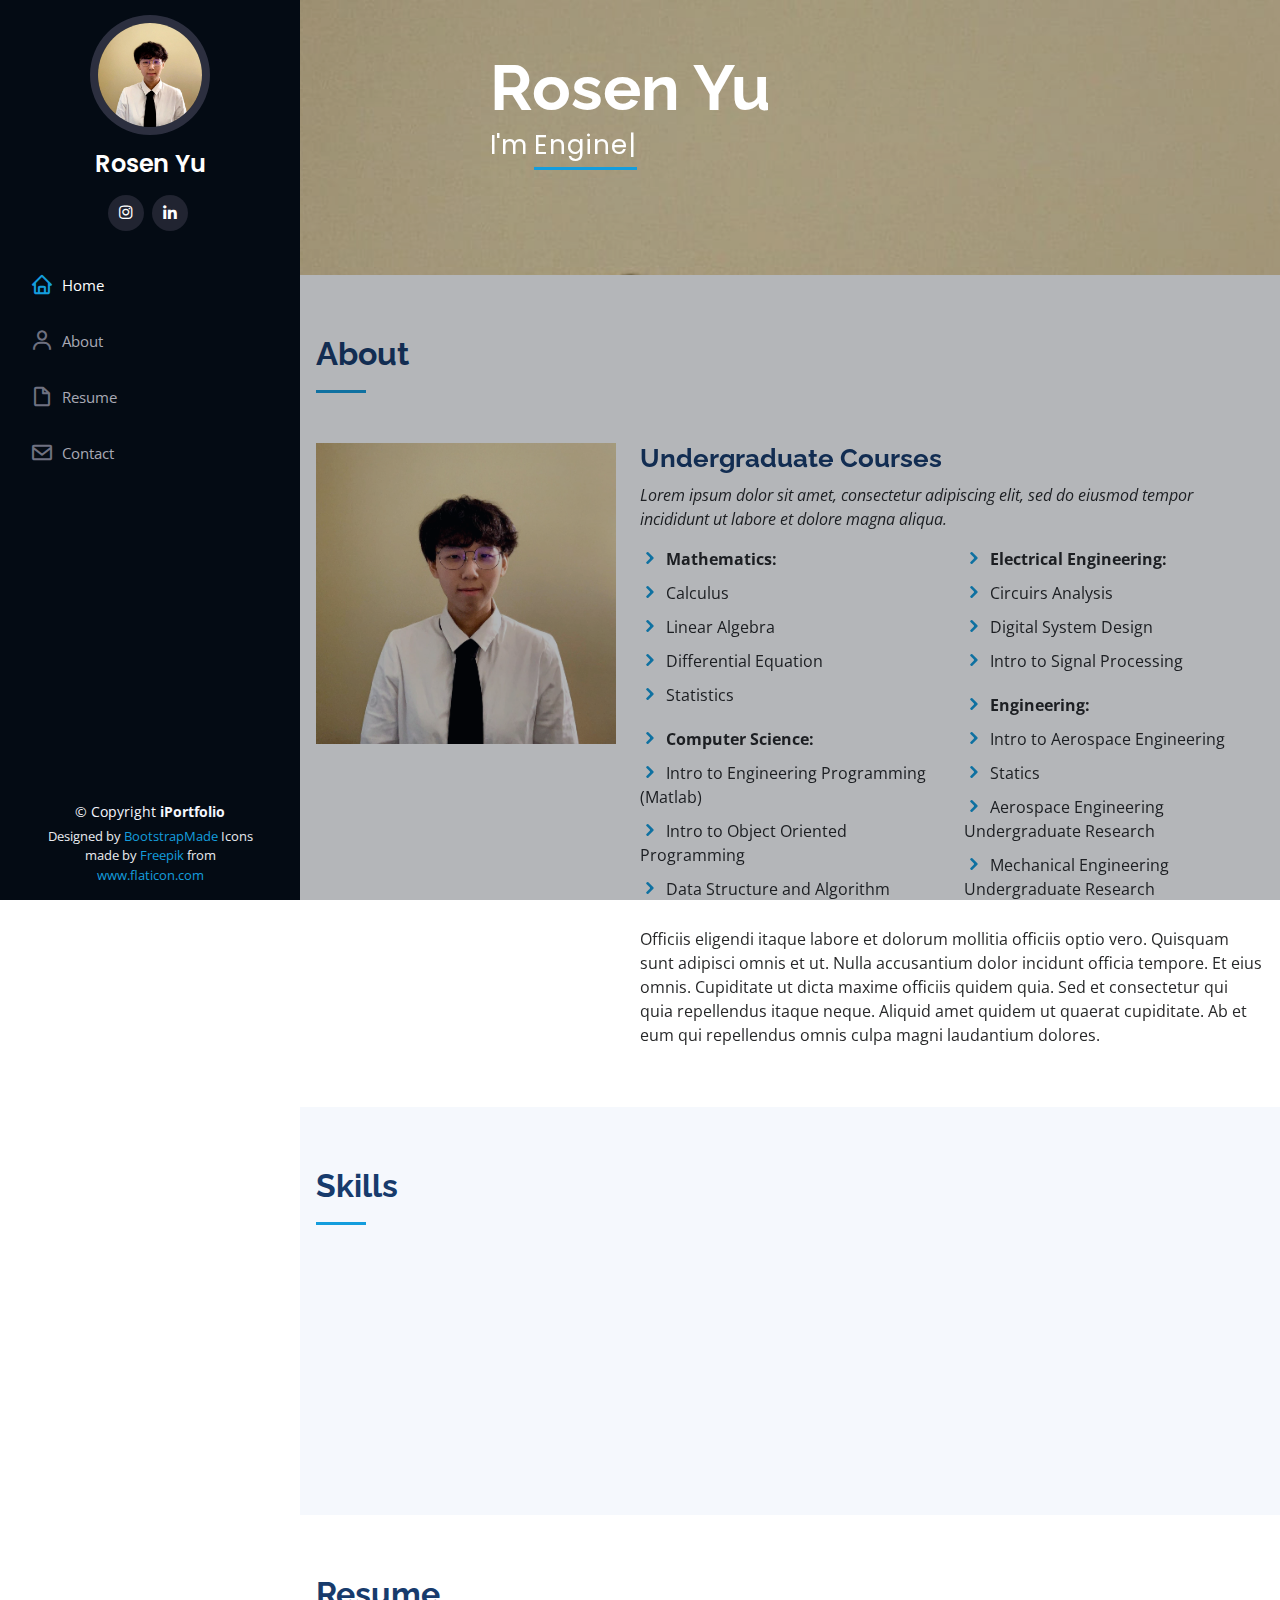
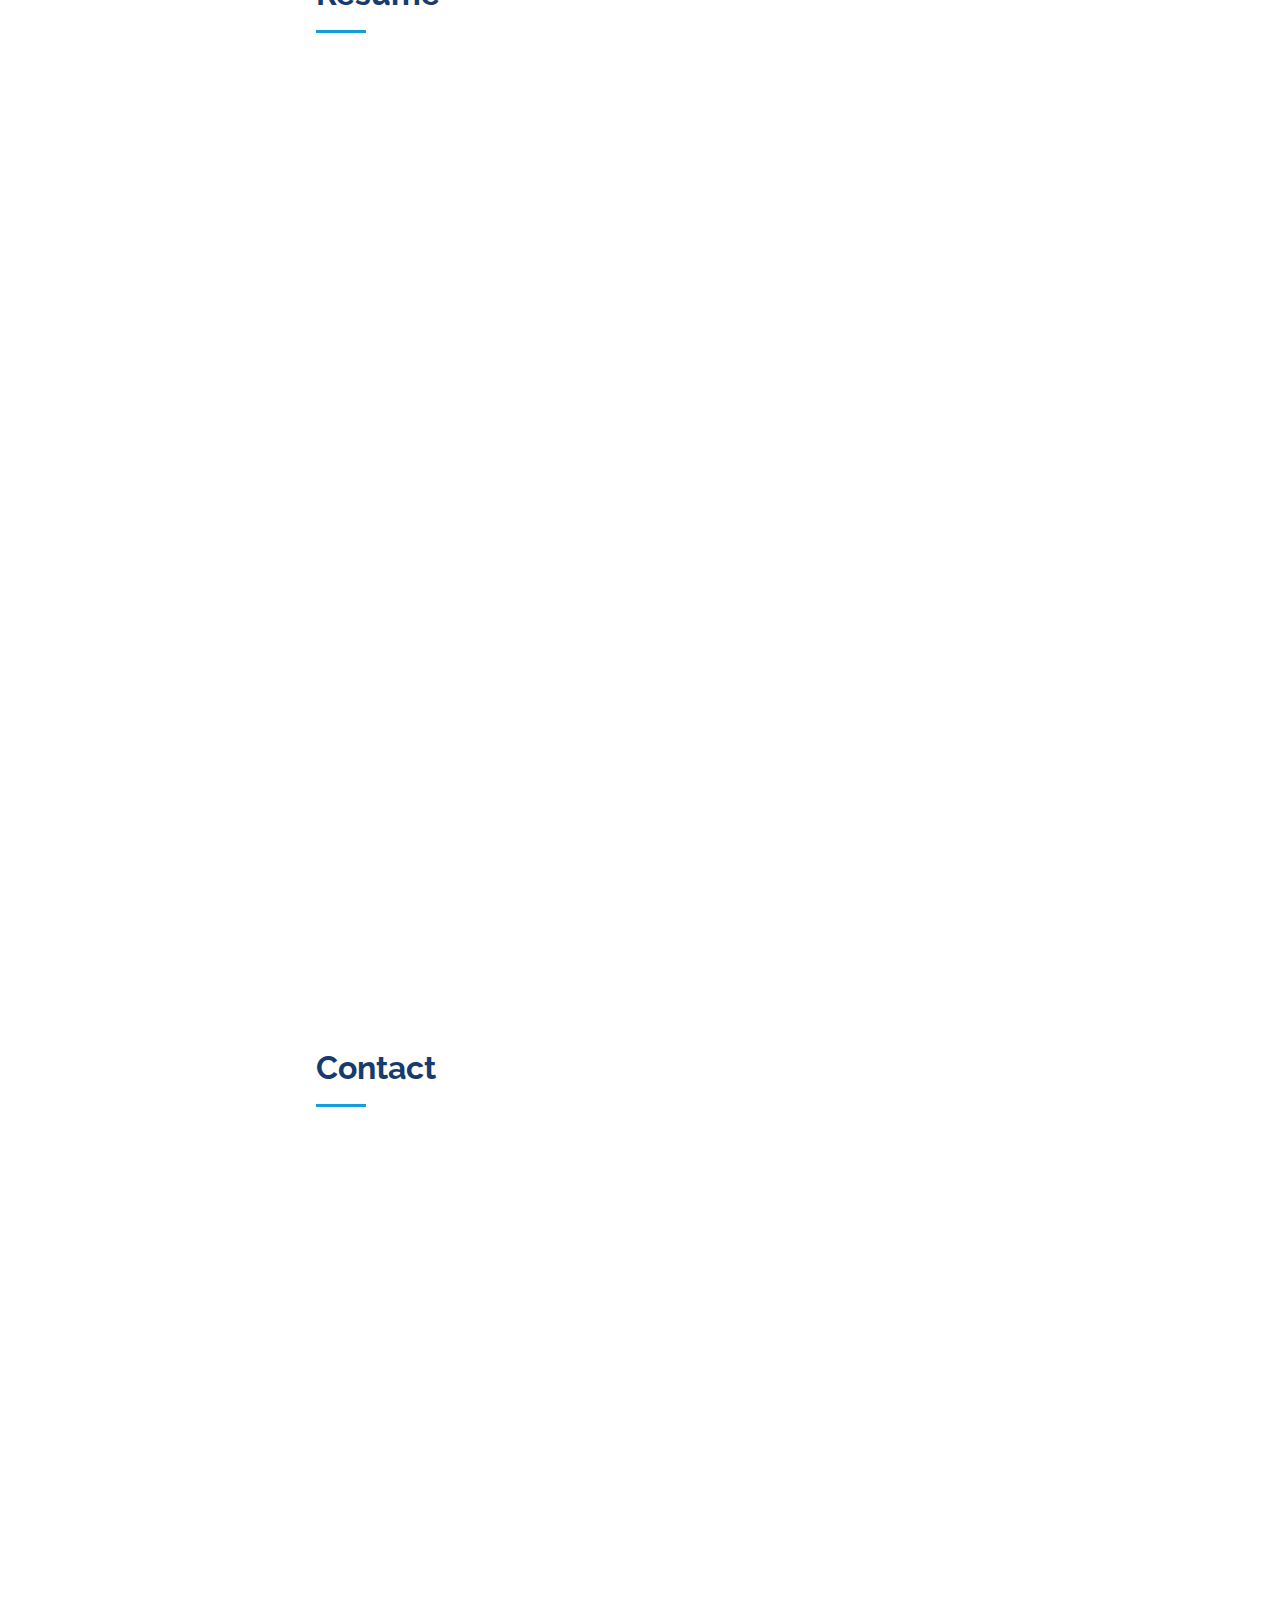
==== index.html @ 70548c85 "Update index.html" ====
<!DOCTYPE html>
<html lang="en">

<head>
  <meta charset="utf-8">
  <meta content="width=device-width, initial-scale=1.0" name="viewport">

  <title>iPortfolio Bootstrap Template - Index</title>
  <meta content="" name="description">
  <meta content="" name="keywords">

  <!-- Favicons -->
  <link href="city.png" rel="icon">
  <link href="city.png" rel="apple-touch-icon">

  <!-- Google Fonts -->
  <link href="https://fonts.googleapis.com/css?family=Open+Sans:300,300i,400,400i,600,600i,700,700i|Raleway:300,300i,400,400i,500,500i,600,600i,700,700i|Poppins:300,300i,400,400i,500,500i,600,600i,700,700i" rel="stylesheet">

  <!-- Vendor CSS Files -->
  <link href="assets/vendor/bootstrap/css/bootstrap.min.css" rel="stylesheet">
  <link href="assets/vendor/icofont/icofont.min.css" rel="stylesheet">
  <link href="assets/vendor/boxicons/css/boxicons.min.css" rel="stylesheet">
  <link href="assets/vendor/venobox/venobox.css" rel="stylesheet">
  <link href="assets/vendor/owl.carousel/assets/owl.carousel.min.css" rel="stylesheet">
  <link href="assets/vendor/aos/aos.css" rel="stylesheet">

  <!-- Template Main CSS File -->
  <link href="assets/css/style.css" rel="stylesheet">

  <!-- =======================================================
  * Template Name: iPortfolio - v2.0.0
  * Template URL: https://bootstrapmade.com/iportfolio-bootstrap-portfolio-websites-template/
  * Author: BootstrapMade.com
  * License: https://bootstrapmade.com/license/
  ======================================================== -->
</head>

<body>

  <!-- ======= Mobile nav toggle button ======= -->
  <button type="button" class="mobile-nav-toggle d-xl-none"><i class="icofont-navigation-menu"></i></button>

  <!-- ======= Header ======= -->
  <header id="header">
    <div class="d-flex flex-column">

      <div class="profile">
        <img src="Profolio pic.jpg" alt="" class="img-fluid rounded-circle">
        <h1 class="text-light"><a href="index.html">Rosen Yu</a></h1>
        <div class="social-links mt-3 text-center">
          <!--<a href="#" class="twitter"><i class="bx bxl-twitter"></i></a>-->
          <!--<a href="#" class="GitHub"><i class="bx bxl-facebook"></i></a>-->
          <a href="https://www.instagram.com/matlabisthebest/" class="instagram"><i class="bx bxl-instagram"></i></a>
          <!--<a href="#" class="google-plus"><i class="bx bxl-skype"></i></a>-->
          <a href="https://www.linkedin.com/in/ting-ying-yu-205926191/" class="linkedin"><i class="bx bxl-linkedin"></i></a>
        </div>
      </div>

      <nav class="nav-menu">
        <ul>
          <li class="active"><a href="index.html"><i class="bx bx-home"></i> <span>Home</span></a></li>
          <li><a href="#about"><i class="bx bx-user"></i> <span> About</span></a></li>
          <li><a href="#resume"><i class="bx bx-file-blank"></i> <span> Resume</span></a></li>
         <!--  <li><a href="#portfolio"><i class="bx bx-book-content"></i> Portfolio</a></li>
          <li><a href="#services"><i class="bx bx-server"></i> Services</a></li> -->
          <li><a href="#contact"><i class="bx bx-envelope"></i> Contact</a></li>

        </ul>
      </nav><!-- .nav-menu -->
      <button type="button" class="mobile-nav-toggle d-xl-none"><i class="icofont-navigation-menu"></i></button>

    </div>
  </header><!-- End Header -->

  <!-- ======= Hero Section ======= -->
  <section id="hero" class="d-flex flex-column justify-content-center align-items-center">
    <div class="hero-container" data-aos="fade-in">
      <h1>Rosen Yu</h1>
      <p>I'm <span class="typed" data-typed-items="Engineer, Programmer, Photographer"></span></p>
    </div>
  </section><!-- End Hero -->

  <main id="main">
    
    
    <!-- ======= About Section ======= -->
    <section id="about" class="about">
      <div class="container">

        <div class="section-title">
          <h2>About</h2>
          <!-- <p>Magnam dolores commodi suscipit. Necessitatibus eius consequatur ex aliquid fuga eum quidem. Sit sint consectetur velit. Quisquam quos quisquam cupiditate. Et nemo qui impedit suscipit alias ea. Quia fugiat sit in iste officiis commodi quidem hic quas.</p> -->
        </div>

        <div class="row">
          <div class="col-lg-4" data-aos="fade-right">
            <img src="Profolio pic.jpg" class="img-fluid" alt="">
          </div>
          <div class="col-lg-8 pt-4 pt-lg-0 content" data-aos="fade-left">
            <h3>Undergraduate Courses <!--&amp; Web Developer.--></h3>
            <p class="font-italic">
              Lorem ipsum dolor sit amet, consectetur adipiscing elit, sed do eiusmod tempor incididunt ut labore et dolore
              magna aliqua.
            </p>
            <div class="row">
              <div class="col-lg-6">
                <ul>
                  <li><i class="icofont-rounded-right"></i> <strong>Mathematics:</strong> </li>
                  <li><i class="icofont-rounded-right"></i> <strong>            </strong> Calculus</li>
                  <li><i class="icofont-rounded-right"></i> <strong>            </strong> Linear Algebra</li>
                  <li><i class="icofont-rounded-right"></i> <strong>            </strong> Differential Equation</li>
                  <li><i class="icofont-rounded-right"></i> <strong></strong> Statistics</li>
                  <li></li>
                  <li><i class="icofont-rounded-right"></i> <strong>Computer Science:</strong> </li>
                  <li><i class="icofont-rounded-right"></i> <strong></strong> Intro to Engineering Programming (Matlab)</li>
                  <li><i class="icofont-rounded-right"></i> <strong></strong> Intro to Object Oriented Programming</li>
                  <li><i class="icofont-rounded-right"></i> <strong></strong> Data Structure and Algorithm</li>
                </ul>
              </div>
              <div class="col-lg-6">
                <ul>
                  <li><i class="icofont-rounded-right"></i> <strong>Electrical Engineering:</strong> </li>
                  <li><i class="icofont-rounded-right"></i> <strong></strong> Circuirs Analysis</li>
                  <li><i class="icofont-rounded-right"></i> <strong></strong> Digital System Design</li>
                  <li><i class="icofont-rounded-right"></i> <strong></strong> Intro to Signal Processing</li>
                  <li></li>
                  <li><i class="icofont-rounded-right"></i> <strong>Engineering: </strong></li>
                  <li><i class="icofont-rounded-right"></i> <strong></strong> Intro to Aerospace Engineering</li>
                  <li><i class="icofont-rounded-right"></i> <strong></strong> Statics</li>
                  <li><i class="icofont-rounded-right"></i> <strong></strong> Aerospace Engineering Undergraduate Research</li>
                  <li><i class="icofont-rounded-right"></i> <strong></strong> Mechanical Engineering Undergraduate Research</li>
                </ul>
              </div>
            </div>
            <p>
              Officiis eligendi itaque labore et dolorum mollitia officiis optio vero. Quisquam sunt adipisci omnis et ut. Nulla accusantium dolor incidunt officia tempore. Et eius omnis.
              Cupiditate ut dicta maxime officiis quidem quia. Sed et consectetur qui quia repellendus itaque neque. Aliquid amet quidem ut quaerat cupiditate. Ab et eum qui repellendus omnis culpa magni laudantium dolores.
            </p>
          </div>
        </div>

      </div>
    </section><!-- End About Section -->

    <!-- ======= Facts Section ======= -->
    <!-- <section id="facts" class="facts">
      <div class="container">

        <div class="section-title">
          <h2>Facts</h2>
          <p>Magnam dolores commodi suscipit. Necessitatibus eius consequatur ex aliquid fuga eum quidem. Sit sint consectetur velit. Quisquam quos quisquam cupiditate. Et nemo qui impedit suscipit alias ea. Quia fugiat sit in iste officiis commodi quidem hic quas.</p>
        </div>

        <div class="row no-gutters">

          <div class="col-lg-3 col-md-6 d-md-flex align-items-md-stretch" data-aos="fade-up">
            <div class="count-box">
              <i class="icofont-simple-smile"></i>
              <span data-toggle="counter-up">232</span>
              <p><strong>Happy Clients</strong> consequuntur quae</p>
            </div>
          </div>

          <div class="col-lg-3 col-md-6 d-md-flex align-items-md-stretch" data-aos="fade-up" data-aos-delay="100">
            <div class="count-box">
              <i class="icofont-document-folder"></i>
              <span data-toggle="counter-up">521</span>
              <p><strong>Projects</strong> adipisci atque cum quia aut</p>
            </div>
          </div>

          <div class="col-lg-3 col-md-6 d-md-flex align-items-md-stretch" data-aos="fade-up" data-aos-delay="200">
            <div class="count-box">
              <i class="icofont-live-support"></i>
              <span data-toggle="counter-up">1,463</span>
              <p><strong>Hours Of Support</strong> aut commodi quaerat</p>
            </div>
          </div>

          <div class="col-lg-3 col-md-6 d-md-flex align-items-md-stretch" data-aos="fade-up" data-aos-delay="300">
            <div class="count-box">
              <i class="icofont-users-alt-5"></i>
              <span data-toggle="counter-up">15</span>
              <p><strong>Hard Workers</strong> rerum asperiores dolor</p>
            </div>
          </div>

        </div>

      </div>
    </section>  End Facts Section -->

    <!-- ======= Skills Section ======= -->
    <section id="skills" class="skills section-bg">
      <div class="container">

        <div class="section-title">
          <h2>Skills</h2>
          <!-- <p>Magnam dolores commodi suscipit. Necessitatibus eius consequatur ex aliquid fuga eum quidem. Sit sint consectetur velit. Quisquam quos quisquam cupiditate. Et nemo qui impedit suscipit alias ea. Quia fugiat sit in iste officiis commodi quidem hic quas.</p> -->
        </div>

        <div class="row skills-content">

          <div class="col-lg-6" data-aos="fade-up">

            <div class="progress">
              <span class="skill">Matlab <i class="val">100%</i></span>
              <div class="progress-bar-wrap">
                <div class="progress-bar" role="progressbar" aria-valuenow="100" aria-valuemin="0" aria-valuemax="100"></div>
              </div>
            </div>

            <div class="progress">
              <span class="skill">Java <i class="val">90%</i></span>
              <div class="progress-bar-wrap">
                <div class="progress-bar" role="progressbar" aria-valuenow="90" aria-valuemin="0" aria-valuemax="100"></div>
              </div>
            </div>

            <div class="progress">
              <span class="skill">SolidWorks <i class="val">75%</i></span>
              <div class="progress-bar-wrap">
                <div class="progress-bar" role="progressbar" aria-valuenow="75" aria-valuemin="0" aria-valuemax="100"></div>
              </div>
            </div>

          </div>

          <div class="col-lg-6" data-aos="fade-up" data-aos-delay="100">

            <div class="progress">
              <span class="skill">COMSOL Multiphysics <i class="val">80%</i></span>
              <div class="progress-bar-wrap">
                <div class="progress-bar" role="progressbar" aria-valuenow="80" aria-valuemin="0" aria-valuemax="100"></div>
              </div>
            </div>

            <div class="progress">
              <span class="skill">NI Multisim/CircuitSim <i class="val">90%</i></span>
              <div class="progress-bar-wrap">
                <div class="progress-bar" role="progressbar" aria-valuenow="90" aria-valuemin="0" aria-valuemax="100"></div>
              </div>
            </div>

            <div class="progress">
              <span class="skill">AutoCAD <i class="val">55%</i></span>
              <div class="progress-bar-wrap">
                <div class="progress-bar" role="progressbar" aria-valuenow="55" aria-valuemin="0" aria-valuemax="100"></div>
              </div>
            </div>

          </div>

        </div>

      </div>
    </section><!-- End Skills Section -->

    <!-- ======= Resume Section ======= -->
    <section id="resume" class="resume">
      <div class="container">

        <div class="section-title">
          <h2>Resume</h2>
          <!--<p>Magnam dolores commodi suscipit. Necessitatibus eius consequatur ex aliquid fuga eum quidem. Sit sint consectetur velit. Quisquam quos quisquam cupiditate. Et nemo qui impedit suscipit alias ea. Quia fugiat sit in iste officiis commodi quidem hic quas.</p> -->
        </div>

        <div class="row">
          <div class="col-lg-6" data-aos="fade-up">
            <h3 class="resume-title">Summary</h3>
            <div class="resume-item pb-0">
              <h4>Rosen Yu</h4>
              <!-- <p><em>Innovative and deadline-driven Graphic Designer with 3+ years of experience designing and developing user-centered digital/print marketing material from initial concept to final, polished deliverable.</em></p> -->
              <ul>
                <li>Address: 332490 Georgia Tech Station, Atlanta, GA</li>
                <li>Phone: (+1)(404) 307-6648</li>
                <li>Email: tyu304@gtech.edu</li>
              </ul>
            </div>

            <h3 class="resume-title">Education</h3>
            <div class="resume-item">
              <h4>Bachelor of Electrical Engineering</h4>
              <h5>2019 - Present</h5>
              <p><em>Georgia Institute of Technology, Atlanta, GA</em></p>
              <p>Computer Science Minor</p>
              <p>GPA: 4.0/4.0</p>
              <p>Honors Program</p>
              <p>Fall 2020 President's Undergraduate Research Awards receiver</p>
              
            </div>
  <!--          <div class="resume-item">
              <h4>Bachelor of Fine Arts &amp; Graphic Design</h4>
              <h5>2010 - 2014</h5>
              <p><em>Rochester Institute of Technology, Rochester, NY</em></p>
              <p>Quia nobis sequi est occaecati aut. Repudiandae et iusto quae reiciendis et quis Eius vel ratione eius unde vitae rerum voluptates asperiores voluptatem Earum molestiae consequatur neque etlon sader mart dila</p>
            </div> -->
          </div>
          <div class="col-lg-6" data-aos="fade-up" data-aos-delay="100">
            <h3 class="resume-title"><!--Professional  -->Experience</h3>
            <div class="resume-item">
              <h4>Undergraduate Research Assistant</h4>
              <h5>2019 - Present</h5>
              <p><em>Hu lab, Atlanta, GA </em></p>
              <ul>
                <li>Lead in the design, development, and implementation of the graphic, layout, and production communication materials</li>
                <li>Delegate tasks to the 7 members of the design team and provide counsel on all aspects of the project. </li>
                <li>Supervise the assessment of all graphic materials in order to ensure quality and accuracy of the design</li>
                <li>Oversee the efficient use of production project budgets ranging from $2,000 - $25,000</li>
              </ul>
            </div>
            <div class="resume-item">
              <h4>Undergraduate Teaching Assistant</h4>
              <h5>2019 - Present</h5>
              <p><em>College of Computing, Atlanta, GA</em></p>
              <ul>
                <li>Using COMSOL to build computational fluid dynamic models for the raft’s force-stress ratio</li>
                <li>Discovering the pattern of fire ant rafts deformation and quantify it using Matlab code</li>
                <li>Analyzing the velocity and the track of water flow through ant by using Tracker</li>
                <li>Presenting independent research progress during annual south eastern regional Society of Integrative and Comparative Biology Conference</li>
              </ul>
            </div>
          </div>
        </div>

      </div>
    </section><!-- End Resume Section -->
    
    
    <!-- ======= Portfolio Section ======= -->
<!--  
    <section id="portfolio" class="portfolio section-bg">
      <div class="container">

        <div class="section-title">
          <h2>Portfolio</h2>
          <p>Magnam dolores commodi suscipit. Necessitatibus eius consequatur ex aliquid fuga eum quidem. Sit sint consectetur velit. Quisquam quos quisquam cupiditate. Et nemo qui impedit suscipit alias ea. Quia fugiat sit in iste officiis commodi quidem hic quas.</p>
        </div>

        <div class="row" data-aos="fade-up">
          <div class="col-lg-12 d-flex justify-content-center">
            <ul id="portfolio-flters">
              <li data-filter="*" class="filter-active">All</li>
              <li data-filter=".filter-app">App</li>
              <li data-filter=".filter-card">Card</li>
              <li data-filter=".filter-web">Web</li>
            </ul>
          </div>
        </div>

        <div class="row portfolio-container" data-aos="fade-up" data-aos-delay="100">

          <div class="col-lg-4 col-md-6 portfolio-item filter-app">
            <div class="portfolio-wrap">
              <img src="assets/img/portfolio/portfolio-1.jpg" class="img-fluid" alt="">
              <div class="portfolio-links">
                <a href="assets/img/portfolio/portfolio-1.jpg" data-gall="portfolioGallery" class="venobox" title="App 1"><i class="bx bx-plus"></i></a>
                <a href="portfolio-details.html" title="More Details"><i class="bx bx-link"></i></a>
              </div>
            </div>
          </div>

          <div class="col-lg-4 col-md-6 portfolio-item filter-web">
            <div class="portfolio-wrap">
              <img src="assets/img/portfolio/portfolio-2.jpg" class="img-fluid" alt="">
              <div class="portfolio-links">
                <a href="assets/img/portfolio/portfolio-2.jpg" data-gall="portfolioGallery" class="venobox" title="Web 3"><i class="bx bx-plus"></i></a>
                <a href="portfolio-details.html" title="More Details"><i class="bx bx-link"></i></a>
              </div>
            </div>
          </div>

          <div class="col-lg-4 col-md-6 portfolio-item filter-app">
            <div class="portfolio-wrap">
              <img src="assets/img/portfolio/portfolio-3.jpg" class="img-fluid" alt="">
              <div class="portfolio-links">
                <a href="assets/img/portfolio/portfolio-3.jpg" data-gall="portfolioGallery" class="venobox" title="App 2"><i class="bx bx-plus"></i></a>
                <a href="portfolio-details.html" title="More Details"><i class="bx bx-link"></i></a>
              </div>
            </div>
          </div>

          <div class="col-lg-4 col-md-6 portfolio-item filter-card">
            <div class="portfolio-wrap">
              <img src="assets/img/portfolio/portfolio-4.jpg" class="img-fluid" alt="">
              <div class="portfolio-links">
                <a href="assets/img/portfolio/portfolio-4.jpg" data-gall="portfolioGallery" class="venobox" title="Card 2"><i class="bx bx-plus"></i></a>
                <a href="portfolio-details.html" title="More Details"><i class="bx bx-link"></i></a>
              </div>
            </div>
          </div>

          <div class="col-lg-4 col-md-6 portfolio-item filter-web">
            <div class="portfolio-wrap">
              <img src="assets/img/portfolio/portfolio-5.jpg" class="img-fluid" alt="">
              <div class="portfolio-links">
                <a href="assets/img/portfolio/portfolio-5.jpg" data-gall="portfolioGallery" class="venobox" title="Web 2"><i class="bx bx-plus"></i></a>
                <a href="portfolio-details.html" title="More Details"><i class="bx bx-link"></i></a>
              </div>
            </div>
          </div>

          <div class="col-lg-4 col-md-6 portfolio-item filter-app">
            <div class="portfolio-wrap">
              <img src="assets/img/portfolio/portfolio-6.jpg" class="img-fluid" alt="">
              <div class="portfolio-links">
                <a href="assets/img/portfolio/portfolio-6.jpg" data-gall="portfolioGallery" class="venobox" title="App 3"><i class="bx bx-plus"></i></a>
                <a href="portfolio-details.html" title="More Details"><i class="bx bx-link"></i></a>
              </div>
            </div>
          </div>

          <div class="col-lg-4 col-md-6 portfolio-item filter-card">
            <div class="portfolio-wrap">
              <img src="assets/img/portfolio/portfolio-7.jpg" class="img-fluid" alt="">
              <div class="portfolio-links">
                <a href="assets/img/portfolio/portfolio-7.jpg" data-gall="portfolioGallery" class="venobox" title="Card 1"><i class="bx bx-plus"></i></a>
                <a href="portfolio-details.html" title="More Details"><i class="bx bx-link"></i></a>
              </div>
            </div>
          </div>

          <div class="col-lg-4 col-md-6 portfolio-item filter-card">
            <div class="portfolio-wrap">
              <img src="assets/img/portfolio/portfolio-8.jpg" class="img-fluid" alt="">
              <div class="portfolio-links">
                <a href="assets/img/portfolio/portfolio-8.jpg" data-gall="portfolioGallery" class="venobox" title="Card 3"><i class="bx bx-plus"></i></a>
                <a href="portfolio-details.html" title="More Details"><i class="bx bx-link"></i></a>
              </div>
            </div>
          </div>

          <div class="col-lg-4 col-md-6 portfolio-item filter-web">
            <div class="portfolio-wrap">
              <img src="assets/img/portfolio/portfolio-9.jpg" class="img-fluid" alt="">
              <div class="portfolio-links">
                <a href="assets/img/portfolio/portfolio-9.jpg" data-gall="portfolioGallery" class="venobox" title="Web 3"><i class="bx bx-plus"></i></a>
                <a href="portfolio-details.html" title="More Details"><i class="bx bx-link"></i></a>
              </div>
            </div>
          </div>

        </div>

      </div>

    </section> End Portfolio Section  -->

    <!-- ======= Services Section ======= -->
 <!-- <section id="services" class="services">
      <div class="container">

        <div class="section-title">
          <h2>Services</h2>
          <p>Magnam dolores commodi suscipit. Necessitatibus eius consequatur ex aliquid fuga eum quidem. Sit sint consectetur velit. Quisquam quos quisquam cupiditate. Et nemo qui impedit suscipit alias ea. Quia fugiat sit in iste officiis commodi quidem hic quas.</p>
        </div>

        <div class="row">
          <div class="col-lg-4 col-md-6 icon-box" data-aos="fade-up">
            <div class="icon"><i class="icofont-computer"></i></div>
            <h4 class="title"><a href="">Lorem Ipsum</a></h4>
            <p class="description">Voluptatum deleniti atque corrupti quos dolores et quas molestias excepturi sint occaecati cupiditate non provident</p>
          </div>
          <div class="col-lg-4 col-md-6 icon-box" data-aos="fade-up" data-aos-delay="100">
            <div class="icon"><i class="icofont-chart-bar-graph"></i></div>
            <h4 class="title"><a href="">Dolor Sitema</a></h4>
            <p class="description">Minim veniam, quis nostrud exercitation ullamco laboris nisi ut aliquip ex ea commodo consequat tarad limino ata</p>
          </div>
          <div class="col-lg-4 col-md-6 icon-box" data-aos="fade-up" data-aos-delay="200">
            <div class="icon"><i class="icofont-earth"></i></div>
            <h4 class="title"><a href="">Sed ut perspiciatis</a></h4>
            <p class="description">Duis aute irure dolor in reprehenderit in voluptate velit esse cillum dolore eu fugiat nulla pariatur</p>
          </div>
          <div class="col-lg-4 col-md-6 icon-box" data-aos="fade-up" data-aos-delay="300">
            <div class="icon"><i class="icofont-image"></i></div>
            <h4 class="title"><a href="">Magni Dolores</a></h4>
            <p class="description">Excepteur sint occaecat cupidatat non proident, sunt in culpa qui officia deserunt mollit anim id est laborum</p>
          </div>
          <div class="col-lg-4 col-md-6 icon-box" data-aos="fade-up" data-aos-delay="400">
            <div class="icon"><i class="icofont-settings"></i></div>
            <h4 class="title"><a href="">Nemo Enim</a></h4>
            <p class="description">At vero eos et accusamus et iusto odio dignissimos ducimus qui blanditiis praesentium voluptatum deleniti atque</p>
          </div>
          <div class="col-lg-4 col-md-6 icon-box" data-aos="fade-up" data-aos-delay="500">
            <div class="icon"><i class="icofont-tasks-alt"></i></div>
            <h4 class="title"><a href="">Eiusmod Tempor</a></h4>
            <p class="description">Et harum quidem rerum facilis est et expedita distinctio. Nam libero tempore, cum soluta nobis est eligendi</p>
          </div>
        </div>

      </div>
    </section> End Services Section  -->

    <!-- ======= Testimonials Section ======= -->
   <!--     <section id="testimonials" class="testimonials section-bg">
      <div class="container">

        <div class="section-title">
          <h2>Testimonials</h2>
          <p>Magnam dolores commodi suscipit. Necessitatibus eius consequatur ex aliquid fuga eum quidem. Sit sint consectetur velit. Quisquam quos quisquam cupiditate. Et nemo qui impedit suscipit alias ea. Quia fugiat sit in iste officiis commodi quidem hic quas.</p>
        </div>

        <div class="owl-carousel testimonials-carousel">

          <div class="testimonial-item" data-aos="fade-up">
            <p>
              <i class="bx bxs-quote-alt-left quote-icon-left"></i>
              Proin iaculis purus consequat sem cure digni ssim donec porttitora entum suscipit rhoncus. Accusantium quam, ultricies eget id, aliquam eget nibh et. Maecen aliquam, risus at semper.
              <i class="bx bxs-quote-alt-right quote-icon-right"></i>
            </p>
            <img src="assets/img/testimonials/testimonials-1.jpg" class="testimonial-img" alt="">
            <h3>Saul Goodman</h3>
            <h4>Ceo &amp; Founder</h4>
          </div>

          <div class="testimonial-item" data-aos="fade-up" data-aos-delay="100">
            <p>
              <i class="bx bxs-quote-alt-left quote-icon-left"></i>
              Export tempor illum tamen malis malis eram quae irure esse labore quem cillum quid cillum eram malis quorum velit fore eram velit sunt aliqua noster fugiat irure amet legam anim culpa.
              <i class="bx bxs-quote-alt-right quote-icon-right"></i>
            </p>
            <img src="assets/img/testimonials/testimonials-2.jpg" class="testimonial-img" alt="">
            <h3>Sara Wilsson</h3>
            <h4>Designer</h4>
          </div>

          <div class="testimonial-item" data-aos="fade-up" data-aos-delay="200">
            <p>
              <i class="bx bxs-quote-alt-left quote-icon-left"></i>
              Enim nisi quem export duis labore cillum quae magna enim sint quorum nulla quem veniam duis minim tempor labore quem eram duis noster aute amet eram fore quis sint minim.
              <i class="bx bxs-quote-alt-right quote-icon-right"></i>
            </p>
            <img src="assets/img/testimonials/testimonials-3.jpg" class="testimonial-img" alt="">
            <h3>Jena Karlis</h3>
            <h4>Store Owner</h4>
          </div>

          <div class="testimonial-item" data-aos="fade-up" data-aos-delay="300">
            <p>
              <i class="bx bxs-quote-alt-left quote-icon-left"></i>
              Fugiat enim eram quae cillum dolore dolor amet nulla culpa multos export minim fugiat minim velit minim dolor enim duis veniam ipsum anim magna sunt elit fore quem dolore labore illum veniam.
              <i class="bx bxs-quote-alt-right quote-icon-right"></i>
            </p>
            <img src="assets/img/testimonials/testimonials-4.jpg" class="testimonial-img" alt="">
            <h3>Matt Brandon</h3>
            <h4>Freelancer</h4>
          </div>

          <div class="testimonial-item" data-aos="fade-up" data-aos-delay="400">
            <p>
              <i class="bx bxs-quote-alt-left quote-icon-left"></i>
              Quis quorum aliqua sint quem legam fore sunt eram irure aliqua veniam tempor noster veniam enim culpa labore duis sunt culpa nulla illum cillum fugiat legam esse veniam culpa fore nisi cillum quid.
              <i class="bx bxs-quote-alt-right quote-icon-right"></i>
            </p>
            <img src="assets/img/testimonials/testimonials-5.jpg" class="testimonial-img" alt="">
            <h3>John Larson</h3>
            <h4>Entrepreneur</h4>
          </div>

        </div>

      </div>
    </section> End Testimonials Section -->

    <!-- ======= Contact Section ======= -->
    <section id="contact" class="contact">
      <div class="container">

        <div class="section-title">
          <h2>Contact</h2>
           <!-- <p>Magnam dolores commodi suscipit. Necessitatibus eius consequatur ex aliquid fuga eum quidem. Sit sint consectetur velit. Quisquam quos quisquam cupiditate. Et nemo qui impedit suscipit alias ea. Quia fugiat sit in iste officiis commodi quidem hic quas.</p>  -->
        </div>

        <div class="row" data-aos="fade-in">

          <div class="col-lg-5 d-flex align-items-stretch">
            <div class="info">
              <!-- <div class="address">
                <i class="icofont-google-map"></i>
                <h4>Location:</h4>
                <p>A108 Adam Street, New York, NY 535022</p>
              </div> -->

              <div class="email">
                <i class="icofont-envelope"></i>
                <h4>Email:</h4>
                <p>tyu304@gatech.edu</p>
              </div>

              <!-- <div class="phone">
                <i class="icofont-phone"></i>
                <h4>Call:</h4>
                <p>+1 5589 55488 55s</p>
              </div>  -->

              <!-- <iframe src="https://www.google.com/maps/embed?pb=!1m14!1m8!1m3!1d12097.433213460943!2d-74.0062269!3d40.7101282!3m2!1i1024!2i768!4f13.1!3m3!1m2!1s0x0%3A0xb89d1fe6bc499443!2sDowntown+Conference+Center!5e0!3m2!1smk!2sbg!4v1539943755621" frameborder="0" style="border:0; width: 100%; height: 290px;" allowfullscreen></iframe>   -->
            </div>

          </div>

          <div class="col-lg-7 mt-5 mt-lg-0 d-flex align-items-stretch">
            <form action="forms/contact.php" method="post" role="form" class="php-email-form">
              <div class="row">
                <div class="form-group col-md-6">
                  <label for="name">Your Name</label>
                  <input type="text" name="name" class="form-control" id="name" data-rule="minlen:4" data-msg="Please enter at least 4 chars" />
                  <div class="validate"></div>
                </div>
                <div class="form-group col-md-6">
                  <label for="name">Your Email</label>
                  <input type="email" class="form-control" name="email" id="email" data-rule="email" data-msg="Please enter a valid email" />
                  <div class="validate"></div>
                </div>
              </div>
              <div class="form-group">
                <label for="name">Subject</label>
                <input type="text" class="form-control" name="subject" id="subject" data-rule="minlen:4" data-msg="Please enter at least 8 chars of subject" />
                <div class="validate"></div>
              </div>
              <div class="form-group">
                <label for="name">Message</label>
                <textarea class="form-control" name="message" rows="10" data-rule="required" data-msg="Please write something for us"></textarea>
                <div class="validate"></div>
              </div>
              <div class="mb-3">
                <div class="loading">Loading</div>
                <div class="error-message"></div>
                <div class="sent-message">Your message has been sent. Thank you!</div>
              </div>
              <div class="text-center"><button type="submit">Send Message</button></div>
            </form>
          </div>

        </div>

      </div>
    </section><!-- End Contact Section -->

  </main><!-- End #main -->

  <!-- ======= Footer ======= -->
  <footer id="footer">
    <div class="container">
      <div class="copyright">
        &copy; Copyright <strong><span>iPortfolio</span></strong>
      </div>
      <div class="credits">
        <!-- All the links in the footer should remain intact. -->
        <!-- You can delete the links only if you purchased the pro version. -->
        <!-- Licensing information: https://bootstrapmade.com/license/ -->
        <!-- Purchase the pro version with working PHP/AJAX contact form: https://bootstrapmade.com/iportfolio-bootstrap-portfolio-websites-template/ -->
        Designed by <a href="https://bootstrapmade.com/">BootstrapMade</a>
        Icons made by <a href="https://www.flaticon.com/authors/freepik" title="Freepik">Freepik</a> from <a href="https://www.flaticon.com/" title="Flaticon"> www.flaticon.com</a>
      </div>
    </div>
    
  </footer><!-- End  Footer -->

  <a href="#" class="back-to-top"><i class="icofont-simple-up"></i></a>

  <!-- Vendor JS Files -->
  <script src="assets/vendor/jquery/jquery.min.js"></script>
  <script src="assets/vendor/bootstrap/js/bootstrap.bundle.min.js"></script>
  <script src="assets/vendor/jquery.easing/jquery.easing.min.js"></script>
  <script src="assets/vendor/php-email-form/validate.js"></script>
  <script src="assets/vendor/waypoints/jquery.waypoints.min.js"></script>
  <script src="assets/vendor/counterup/counterup.min.js"></script>
  <script src="assets/vendor/isotope-layout/isotope.pkgd.min.js"></script>
  <script src="assets/vendor/venobox/venobox.min.js"></script>
  <script src="assets/vendor/owl.carousel/owl.carousel.min.js"></script>
  <script src="assets/vendor/typed.js/typed.min.js"></script>
  <script src="assets/vendor/aos/aos.js"></script>

  <!-- Template Main JS File -->
  <script src="assets/js/main.js"></script>

</body>

</html>
---- assets/vendor/venobox/venobox.css ----
/* ------ venobox.css --------*/
.vbox-overlay *, .vbox-overlay *:before, .vbox-overlay *:after{
    -webkit-backface-visibility: hidden;
    -webkit-box-sizing:border-box;
    -moz-box-sizing:border-box;
    box-sizing:border-box;
}
.vbox-overlay * { 
    -webkit-backface-visibility: visible;
    backface-visibility: visible;
}
.vbox-overlay{
    display: -webkit-flex;
    display: flex;
    -webkit-flex-direction: column;
    flex-direction: column;
    -webkit-justify-content: center;
    justify-content: center;
    -webkit-align-items: center;
    align-items: center;
    position: fixed;
    left: 0;
    top: 0;
    bottom: 0;
    right: 0;
    z-index: 999999;
}

/* ----- navigation ----- */
.vbox-title{
    width: 100%;
    height: 40px;
    float: left;
    text-align: center;
    line-height: 28px;
    font-size: 12px;
    padding: 6px 50px;
    overflow: hidden;
    position: fixed;
    display: none;
    left: 0;
    z-index: 89;
}
.vbox-close{
    cursor: pointer;
    position: fixed;
    top: -1px;
    right: 0;
    width: 50px;
    height: 40px;
    padding: 6px;
    display: block;
    background-position:10px center;
    overflow: hidden;
    font-size: 24px;
    line-height: 1;
    text-align: center;
    z-index: 99;
}
.vbox-left{
    cursor: pointer;
    position: fixed;
    left: 0;
    height: 40px;
    overflow: hidden;
    line-height: 28px;
    font-size: 12px;
    z-index: 99;
    display: flex;
    align-items:center;
}
.vbox-num{
    display: inline-block;
    margin: 6px 0 6px 15px;
}
/* ----- Social share ----- */
.vbox-share{
    line-height: 28px;
    font-size: 12px;
    overflow: hidden;
    position: fixed;
    left: 0;
    z-index: 98;
    display: flex;
    align-items:center;
    justify-content: center;
    width: 100%;
    text-align: center;
}
.vbox-share svg{
    max-height: 28px;
    width: 28px;
    z-index: 10;
    margin-left: 12px;
    margin-top: 6px;
    margin-bottom: 6px;
    vertical-align: middle;
}


/* ----- navigation ARROWS ----- */
.vbox-next, .vbox-prev{
    position: fixed;
    top: 50%;
    margin-top: -15px;
    overflow: hidden;
    cursor: pointer;
    display: block;
    width: 45px;
    height: 45px;
    z-index: 99;
}
.vbox-next span, .vbox-prev span{
    position: relative;
    width: 20px;
    height: 20px;
    border: 2px solid transparent;
    border-top-color: #B6B6B6;
    border-right-color: #B6B6B6;
    text-indent: -100px;
    position: absolute;
    top: 8px;
    display: block;
}
.vbox-prev{
    left: 15px;
}
.vbox-next{
    right: 15px;
}
.vbox-prev span{
    left: 10px;
    -ms-transform: rotate(-135deg);
    -webkit-transform: rotate(-135deg);
    transform: rotate(-135deg);
}
.vbox-next span{
    -ms-transform: rotate(45deg);
    -webkit-transform: rotate(45deg);
    transform: rotate(45deg);
    right: 10px;
}
/* ------- inline window ------ */
.vbox-inline{
    width: 420px;
    height: 315px;
    height: 70vh;
    padding: 10px;
    background: #fff;
    margin: 0 auto;
    overflow: auto;
    text-align: left;
}
/* ------- Video & iFrames window ------ */
.venoframe{
    max-width: 100%;
    width: 100%;
    border: none;
    width: 100%;
    height: 260px;
    height: 70vh;
}
.venoframe.vbvid{
    height: 260px;
}
@media (min-width: 768px) {
    .venoframe, .vbox-inline{
        width: 90%;
        height: 360px;
        height: 70vh;
    }
    .venoframe.vbvid{
        width: 640px;
        height: 360px;
    }
}
@media (min-width: 992px) {
    .venoframe, .vbox-inline{
        max-width: 1200px;
        width: 80%;
        height: 540px;
        height: 70vh;
    }
    .venoframe.vbvid{
        width: 960px;
        height: 540px;
    }
}
/* 
Please do NOT edit this part! 
or at least read this note: http://i.imgur.com/7C0ws9e.gif
*/
.vbox-open{
    overflow: hidden;
}
.vbox-container{
    position: absolute;
    left: 0;
    right: 0;
    top: 0;
    bottom: 0;
    overflow-x: hidden;
    overflow-y: scroll;
    overflow-scrolling: touch;
    -webkit-overflow-scrolling: touch;
    z-index: 20;
    max-height: 100%;

}

.vbox-content{
    text-align: center;
    float: left;
    width: 100%;
    position: relative;
    overflow: hidden;
    padding: 20px 4%;
}
.vbox-container img{
    max-width: 100%;
    height: auto;
}
.vbox-figlio{
    box-shadow: 0 0 12px rgba(0,0,0,0.19), 0 6px 6px rgba(0,0,0,0.23);
    max-width: 100%;
    text-align: initial;
}
img.vbox-figlio{
    -webkit-user-select: none;
-khtml-user-select: none;
-moz-user-select: none;
-o-user-select: none;
user-select: none;
}
.vbox-content.swipe-left{
    margin-left: -200px !important;
}
.vbox-content.swipe-right{
    margin-left: 200px !important;
}
.vbox-animated{
    webkit-transition: margin 300ms ease-out;
    transition: margin 300ms ease-out;
}

/* ---------- preloader ----------
 * SPINKIT 
 * http://tobiasahlin.com/spinkit/
-------------------------------- */
.sk-double-bounce,.sk-rotating-plane{width:40px;height:40px;margin:40px auto}.sk-rotating-plane{background-color:#333;-webkit-animation:sk-rotatePlane 1.2s infinite ease-in-out;animation:sk-rotatePlane 1.2s infinite ease-in-out}@-webkit-keyframes sk-rotatePlane{0%{-webkit-transform:perspective(120px) rotateX(0) rotateY(0);transform:perspective(120px) rotateX(0) rotateY(0)}50%{-webkit-transform:perspective(120px) rotateX(-180.1deg) rotateY(0);transform:perspective(120px) rotateX(-180.1deg) rotateY(0)}100%{-webkit-transform:perspective(120px) rotateX(-180deg) rotateY(-179.9deg);transform:perspective(120px) rotateX(-180deg) rotateY(-179.9deg)}}@keyframes sk-rotatePlane{0%{-webkit-transform:perspective(120px) rotateX(0) rotateY(0);transform:perspective(120px) rotateX(0) rotateY(0)}50%{-webkit-transform:perspective(120px) rotateX(-180.1deg) rotateY(0);transform:perspective(120px) rotateX(-180.1deg) rotateY(0)}100%{-webkit-transform:perspective(120px) rotateX(-180deg) rotateY(-179.9deg);transform:perspective(120px) rotateX(-180deg) rotateY(-179.9deg)}}.sk-double-bounce{position:relative}.sk-double-bounce .sk-child{width:100%;height:100%;border-radius:50%;background-color:#333;opacity:.6;position:absolute;top:0;left:0;-webkit-animation:sk-doubleBounce 2s infinite ease-in-out;animation:sk-doubleBounce 2s infinite ease-in-out}.sk-chasing-dots .sk-child,.sk-spinner-pulse,.sk-three-bounce .sk-child{background-color:#333;border-radius:100%}.sk-double-bounce .sk-double-bounce2{-webkit-animation-delay:-1s;animation-delay:-1s}@-webkit-keyframes sk-doubleBounce{0%,100%{-webkit-transform:scale(0);transform:scale(0)}50%{-webkit-transform:scale(1);transform:scale(1)}}@keyframes sk-doubleBounce{0%,100%{-webkit-transform:scale(0);transform:scale(0)}50%{-webkit-transform:scale(1);transform:scale(1)}}.sk-wave{margin:40px auto;width:50px;height:40px;text-align:center;font-size:10px}.sk-wave .sk-rect{background-color:#333;height:100%;width:6px;display:inline-block;-webkit-animation:sk-waveStretchDelay 1.2s infinite ease-in-out;animation:sk-waveStretchDelay 1.2s infinite ease-in-out}.sk-wave .sk-rect1{-webkit-animation-delay:-1.2s;animation-delay:-1.2s}.sk-wave .sk-rect2{-webkit-animation-delay:-1.1s;animation-delay:-1.1s}.sk-wave .sk-rect3{-webkit-animation-delay:-1s;animation-delay:-1s}.sk-wave .sk-rect4{-webkit-animation-delay:-.9s;animation-delay:-.9s}.sk-wave .sk-rect5{-webkit-animation-delay:-.8s;animation-delay:-.8s}@-webkit-keyframes sk-waveStretchDelay{0%,100%,40%{-webkit-transform:scaleY(.4);transform:scaleY(.4)}20%{-webkit-transform:scaleY(1);transform:scaleY(1)}}@keyframes sk-waveStretchDelay{0%,100%,40%{-webkit-transform:scaleY(.4);transform:scaleY(.4)}20%{-webkit-transform:scaleY(1);transform:scaleY(1)}}.sk-wandering-cubes{margin:40px auto;width:40px;height:40px;position:relative}.sk-wandering-cubes .sk-cube{background-color:#333;width:10px;height:10px;position:absolute;top:0;left:0;-webkit-animation:sk-wanderingCube 1.8s ease-in-out -1.8s infinite both;animation:sk-wanderingCube 1.8s ease-in-out -1.8s infinite both}.sk-chasing-dots,.sk-spinner-pulse{width:40px;height:40px;margin:40px auto}.sk-wandering-cubes .sk-cube2{-webkit-animation-delay:-.9s;animation-delay:-.9s}@-webkit-keyframes sk-wanderingCube{0%{-webkit-transform:rotate(0);transform:rotate(0)}25%{-webkit-transform:translateX(30px) rotate(-90deg) scale(.5);transform:translateX(30px) rotate(-90deg) scale(.5)}50%{-webkit-transform:translateX(30px) translateY(30px) rotate(-179deg);transform:translateX(30px) translateY(30px) rotate(-179deg)}50.1%{-webkit-transform:translateX(30px) translateY(30px) rotate(-180deg);transform:translateX(30px) translateY(30px) rotate(-180deg)}75%{-webkit-transform:translateX(0) translateY(30px) rotate(-270deg) scale(.5);transform:translateX(0) translateY(30px) rotate(-270deg) scale(.5)}100%{-webkit-transform:rotate(-360deg);transform:rotate(-360deg)}}@keyframes sk-wanderingCube{0%{-webkit-transform:rotate(0);transform:rotate(0)}25%{-webkit-transform:translateX(30px) rotate(-90deg) scale(.5);transform:translateX(30px) rotate(-90deg) scale(.5)}50%{-webkit-transform:translateX(30px) translateY(30px) rotate(-179deg);transform:translateX(30px) translateY(30px) rotate(-179deg)}50.1%{-webkit-transform:translateX(30px) translateY(30px) rotate(-180deg);transform:translateX(30px) translateY(30px) rotate(-180deg)}75%{-webkit-transform:translateX(0) translateY(30px) rotate(-270deg) scale(.5);transform:translateX(0) translateY(30px) rotate(-270deg) scale(.5)}100%{-webkit-transform:rotate(-360deg);transform:rotate(-360deg)}}.sk-spinner-pulse{-webkit-animation:sk-pulseScaleOut 1s infinite ease-in-out;animation:sk-pulseScaleOut 1s infinite ease-in-out}@-webkit-keyframes sk-pulseScaleOut{0%{-webkit-transform:scale(0);transform:scale(0)}100%{-webkit-transform:scale(1);transform:scale(1);opacity:0}}@keyframes sk-pulseScaleOut{0%{-webkit-transform:scale(0);transform:scale(0)}100%{-webkit-transform:scale(1);transform:scale(1);opacity:0}}.sk-chasing-dots{position:relative;text-align:center;-webkit-animation:sk-chasingDotsRotate 2s infinite linear;animation:sk-chasingDotsRotate 2s infinite linear}.sk-chasing-dots .sk-child{width:60%;height:60%;display:inline-block;position:absolute;top:0;-webkit-animation:sk-chasingDotsBounce 2s infinite ease-in-out;animation:sk-chasingDotsBounce 2s infinite ease-in-out}.sk-chasing-dots .sk-dot2{top:auto;bottom:0;-webkit-animation-delay:-1s;animation-delay:-1s}@-webkit-keyframes sk-chasingDotsRotate{100%{-webkit-transform:rotate(360deg);transform:rotate(360deg)}}@keyframes sk-chasingDotsRotate{100%{-webkit-transform:rotate(360deg);transform:rotate(360deg)}}@-webkit-keyframes sk-chasingDotsBounce{0%,100%{-webkit-transform:scale(0);transform:scale(0)}50%{-webkit-transform:scale(1);transform:scale(1)}}@keyframes sk-chasingDotsBounce{0%,100%{-webkit-transform:scale(0);transform:scale(0)}50%{-webkit-transform:scale(1);transform:scale(1)}}.sk-three-bounce{margin:40px auto;width:80px;text-align:center}.sk-three-bounce .sk-child{width:20px;height:20px;display:inline-block;-webkit-animation:sk-three-bounce 1.4s ease-in-out 0s infinite both;animation:sk-three-bounce 1.4s ease-in-out 0s infinite both}.sk-circle .sk-child:before,.sk-fading-circle .sk-circle:before{display:block;border-radius:100%;content:'';background-color:#333}.sk-three-bounce .sk-bounce1{-webkit-animation-delay:-.32s;animation-delay:-.32s}.sk-three-bounce .sk-bounce2{-webkit-animation-delay:-.16s;animation-delay:-.16s}@-webkit-keyframes sk-three-bounce{0%,100%,80%{-webkit-transform:scale(0);transform:scale(0)}40%{-webkit-transform:scale(1);transform:scale(1)}}@keyframes sk-three-bounce{0%,100%,80%{-webkit-transform:scale(0);transform:scale(0)}40%{-webkit-transform:scale(1);transform:scale(1)}}.sk-circle{margin:40px auto;width:40px;height:40px;position:relative}.sk-circle .sk-child{width:100%;height:100%;position:absolute;left:0;top:0}.sk-circle .sk-child:before{margin:0 auto;width:15%;height:15%;-webkit-animation:sk-circleBounceDelay 1.2s infinite ease-in-out both;animation:sk-circleBounceDelay 1.2s infinite ease-in-out both}.sk-circle .sk-circle2{-webkit-transform:rotate(30deg);-ms-transform:rotate(30deg);transform:rotate(30deg)}.sk-circle .sk-circle3{-webkit-transform:rotate(60deg);-ms-transform:rotate(60deg);transform:rotate(60deg)}.sk-circle .sk-circle4{-webkit-transform:rotate(90deg);-ms-transform:rotate(90deg);transform:rotate(90deg)}.sk-circle .sk-circle5{-webkit-transform:rotate(120deg);-ms-transform:rotate(120deg);transform:rotate(120deg)}.sk-circle .sk-circle6{-webkit-transform:rotate(150deg);-ms-transform:rotate(150deg);transform:rotate(150deg)}.sk-circle .sk-circle7{-webkit-transform:rotate(180deg);-ms-transform:rotate(180deg);transform:rotate(180deg)}.sk-circle .sk-circle8{-webkit-transform:rotate(210deg);-ms-transform:rotate(210deg);transform:rotate(210deg)}.sk-circle .sk-circle9{-webkit-transform:rotate(240deg);-ms-transform:rotate(240deg);transform:rotate(240deg)}.sk-circle .sk-circle10{-webkit-transform:rotate(270deg);-ms-transform:rotate(270deg);transform:rotate(270deg)}.sk-circle .sk-circle11{-webkit-transform:rotate(300deg);-ms-transform:rotate(300deg);transform:rotate(300deg)}.sk-circle .sk-circle12{-webkit-transform:rotate(330deg);-ms-transform:rotate(330deg);transform:rotate(330deg)}.sk-circle .sk-circle2:before{-webkit-animation-delay:-1.1s;animation-delay:-1.1s}.sk-circle .sk-circle3:before{-webkit-animation-delay:-1s;animation-delay:-1s}.sk-circle .sk-circle4:before{-webkit-animation-delay:-.9s;animation-delay:-.9s}.sk-circle .sk-circle5:before{-webkit-animation-delay:-.8s;animation-delay:-.8s}.sk-circle .sk-circle6:before{-webkit-animation-delay:-.7s;animation-delay:-.7s}.sk-circle .sk-circle7:before{-webkit-animation-delay:-.6s;animation-delay:-.6s}.sk-circle .sk-circle8:before{-webkit-animation-delay:-.5s;animation-delay:-.5s}.sk-circle .sk-circle9:before{-webkit-animation-delay:-.4s;animation-delay:-.4s}.sk-circle .sk-circle10:before{-webkit-animation-delay:-.3s;animation-delay:-.3s}.sk-circle .sk-circle11:before{-webkit-animation-delay:-.2s;animation-delay:-.2s}.sk-circle .sk-circle12:before{-webkit-animation-delay:-.1s;animation-delay:-.1s}@-webkit-keyframes sk-circleBounceDelay{0%,100%,80%{-webkit-transform:scale(0);transform:scale(0)}40%{-webkit-transform:scale(1);transform:scale(1)}}@keyframes sk-circleBounceDelay{0%,100%,80%{-webkit-transform:scale(0);transform:scale(0)}40%{-webkit-transform:scale(1);transform:scale(1)}}.sk-cube-grid{width:40px;height:40px;margin:40px auto}.sk-cube-grid .sk-cube{width:33.33%;height:33.33%;background-color:#333;float:left;-webkit-animation:sk-cubeGridScaleDelay 1.3s infinite ease-in-out;animation:sk-cubeGridScaleDelay 1.3s infinite ease-in-out}.sk-cube-grid .sk-cube1{-webkit-animation-delay:.2s;animation-delay:.2s}.sk-cube-grid .sk-cube2{-webkit-animation-delay:.3s;animation-delay:.3s}.sk-cube-grid .sk-cube3{-webkit-animation-delay:.4s;animation-delay:.4s}.sk-cube-grid .sk-cube4{-webkit-animation-delay:.1s;animation-delay:.1s}.sk-cube-grid .sk-cube5{-webkit-animation-delay:.2s;animation-delay:.2s}.sk-cube-grid .sk-cube6{-webkit-animation-delay:.3s;animation-delay:.3s}.sk-cube-grid .sk-cube7{-webkit-animation-delay:0ms;animation-delay:0ms}.sk-cube-grid .sk-cube8{-webkit-animation-delay:.1s;animation-delay:.1s}.sk-cube-grid .sk-cube9{-webkit-animation-delay:.2s;animation-delay:.2s}@-webkit-keyframes sk-cubeGridScaleDelay{0%,100%,70%{-webkit-transform:scale3D(1,1,1);transform:scale3D(1,1,1)}35%{-webkit-transform:scale3D(0,0,1);transform:scale3D(0,0,1)}}@keyframes sk-cubeGridScaleDelay{0%,100%,70%{-webkit-transform:scale3D(1,1,1);transform:scale3D(1,1,1)}35%{-webkit-transform:scale3D(0,0,1);transform:scale3D(0,0,1)}}.sk-fading-circle{margin:40px auto;width:40px;height:40px;position:relative}.sk-fading-circle .sk-circle{width:100%;height:100%;position:absolute;left:0;top:0}.sk-fading-circle .sk-circle:before{margin:0 auto;width:15%;height:15%;-webkit-animation:sk-circleFadeDelay 1.2s infinite ease-in-out both;animation:sk-circleFadeDelay 1.2s infinite ease-in-out both}.sk-fading-circle .sk-circle2{-webkit-transform:rotate(30deg);-ms-transform:rotate(30deg);transform:rotate(30deg)}.sk-fading-circle .sk-circle3{-webkit-transform:rotate(60deg);-ms-transform:rotate(60deg);transform:rotate(60deg)}.sk-fading-circle .sk-circle4{-webkit-transform:rotate(90deg);-ms-transform:rotate(90deg);transform:rotate(90deg)}.sk-fading-circle .sk-circle5{-webkit-transform:rotate(120deg);-ms-transform:rotate(120deg);transform:rotate(120deg)}.sk-fading-circle .sk-circle6{-webkit-transform:rotate(150deg);-ms-transform:rotate(150deg);transform:rotate(150deg)}.sk-fading-circle .sk-circle7{-webkit-transform:rotate(180deg);-ms-transform:rotate(180deg);transform:rotate(180deg)}.sk-fading-circle .sk-circle8{-webkit-transform:rotate(210deg);-ms-transform:rotate(210deg);transform:rotate(210deg)}.sk-fading-circle .sk-circle9{-webkit-transform:rotate(240deg);-ms-transform:rotate(240deg);transform:rotate(240deg)}.sk-fading-circle .sk-circle10{-webkit-transform:rotate(270deg);-ms-transform:rotate(270deg);transform:rotate(270deg)}.sk-fading-circle .sk-circle11{-webkit-transform:rotate(300deg);-ms-transform:rotate(300deg);transform:rotate(300deg)}.sk-fading-circle .sk-circle12{-webkit-transform:rotate(330deg);-ms-transform:rotate(330deg);transform:rotate(330deg)}.sk-fading-circle .sk-circle2:before{-webkit-animation-delay:-1.1s;animation-delay:-1.1s}.sk-fading-circle .sk-circle3:before{-webkit-animation-delay:-1s;animation-delay:-1s}.sk-fading-circle .sk-circle4:before{-webkit-animation-delay:-.9s;animation-delay:-.9s}.sk-fading-circle .sk-circle5:before{-webkit-animation-delay:-.8s;animation-delay:-.8s}.sk-fading-circle .sk-circle6:before{-webkit-animation-delay:-.7s;animation-delay:-.7s}.sk-fading-circle .sk-circle7:before{-webkit-animation-delay:-.6s;animation-delay:-.6s}.sk-fading-circle .sk-circle8:before{-webkit-animation-delay:-.5s;animation-delay:-.5s}.sk-fading-circle .sk-circle9:before{-webkit-animation-delay:-.4s;animation-delay:-.4s}.sk-fading-circle .sk-circle10:before{-webkit-animation-delay:-.3s;animation-delay:-.3s}.sk-fading-circle .sk-circle11:before{-webkit-animation-delay:-.2s;animation-delay:-.2s}.sk-fading-circle .sk-circle12:before{-webkit-animation-delay:-.1s;animation-delay:-.1s}@-webkit-keyframes sk-circleFadeDelay{0%,100%,39%{opacity:0}40%{opacity:1}}@keyframes sk-circleFadeDelay{0%,100%,39%{opacity:0}40%{opacity:1}}.sk-folding-cube{margin:40px auto;width:40px;height:40px;position:relative;-webkit-transform:rotateZ(45deg);transform:rotateZ(45deg)}.sk-folding-cube .sk-cube{float:left;width:50%;height:50%;position:relative;-webkit-transform:scale(1.1);-ms-transform:scale(1.1);transform:scale(1.1)}.sk-folding-cube .sk-cube:before{content:'';position:absolute;top:0;left:0;width:100%;height:100%;background-color:#333;-webkit-animation:sk-foldCubeAngle 2.4s infinite linear both;animation:sk-foldCubeAngle 2.4s infinite linear both;-webkit-transform-origin:100% 100%;-ms-transform-origin:100% 100%;transform-origin:100% 100%}.sk-folding-cube .sk-cube2{-webkit-transform:scale(1.1) rotateZ(90deg);transform:scale(1.1) rotateZ(90deg)}.sk-folding-cube .sk-cube3{-webkit-transform:scale(1.1) rotateZ(180deg);transform:scale(1.1) rotateZ(180deg)}.sk-folding-cube .sk-cube4{-webkit-transform:scale(1.1) rotateZ(270deg);transform:scale(1.1) rotateZ(270deg)}.sk-folding-cube .sk-cube2:before{-webkit-animation-delay:.3s;animation-delay:.3s}.sk-folding-cube .sk-cube3:before{-webkit-animation-delay:.6s;animation-delay:.6s}.sk-folding-cube .sk-cube4:before{-webkit-animation-delay:.9s;animation-delay:.9s}@-webkit-keyframes sk-foldCubeAngle{0%,10%{-webkit-transform:perspective(140px) rotateX(-180deg);transform:perspective(140px) rotateX(-180deg);opacity:0}25%,75%{-webkit-transform:perspective(140px) rotateX(0);transform:perspective(140px) rotateX(0);opacity:1}100%,90%{-webkit-transform:perspective(140px) rotateY(180deg);transform:perspective(140px) rotateY(180deg);opacity:0}}@keyframes sk-foldCubeAngle{0%,10%{-webkit-transform:perspective(140px) rotateX(-180deg);transform:perspective(140px) rotateX(-180deg);opacity:0}25%,75%{-webkit-transform:perspective(140px) rotateX(0);transform:perspective(140px) rotateX(0);opacity:1}100%,90%{-webkit-transform:perspective(140px) rotateY(180deg);transform:perspective(140px) rotateY(180deg);opacity:0}}
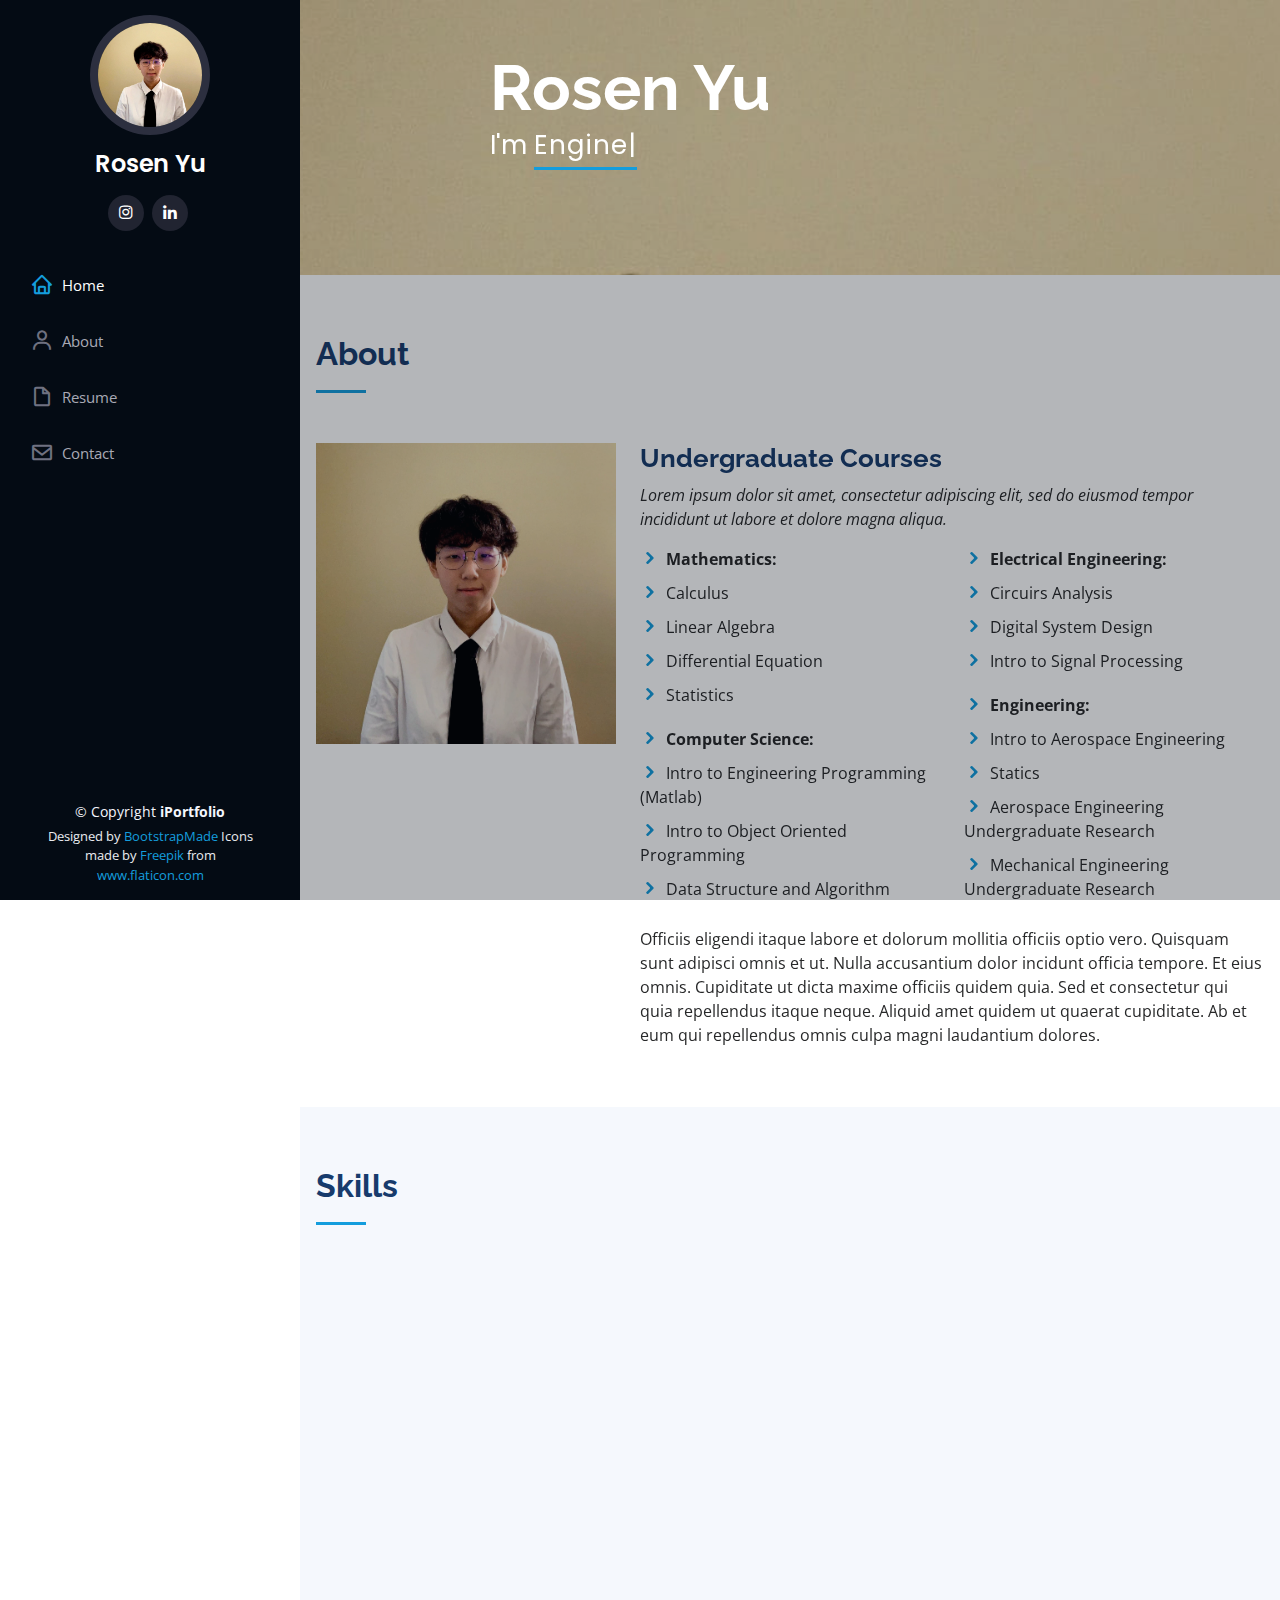
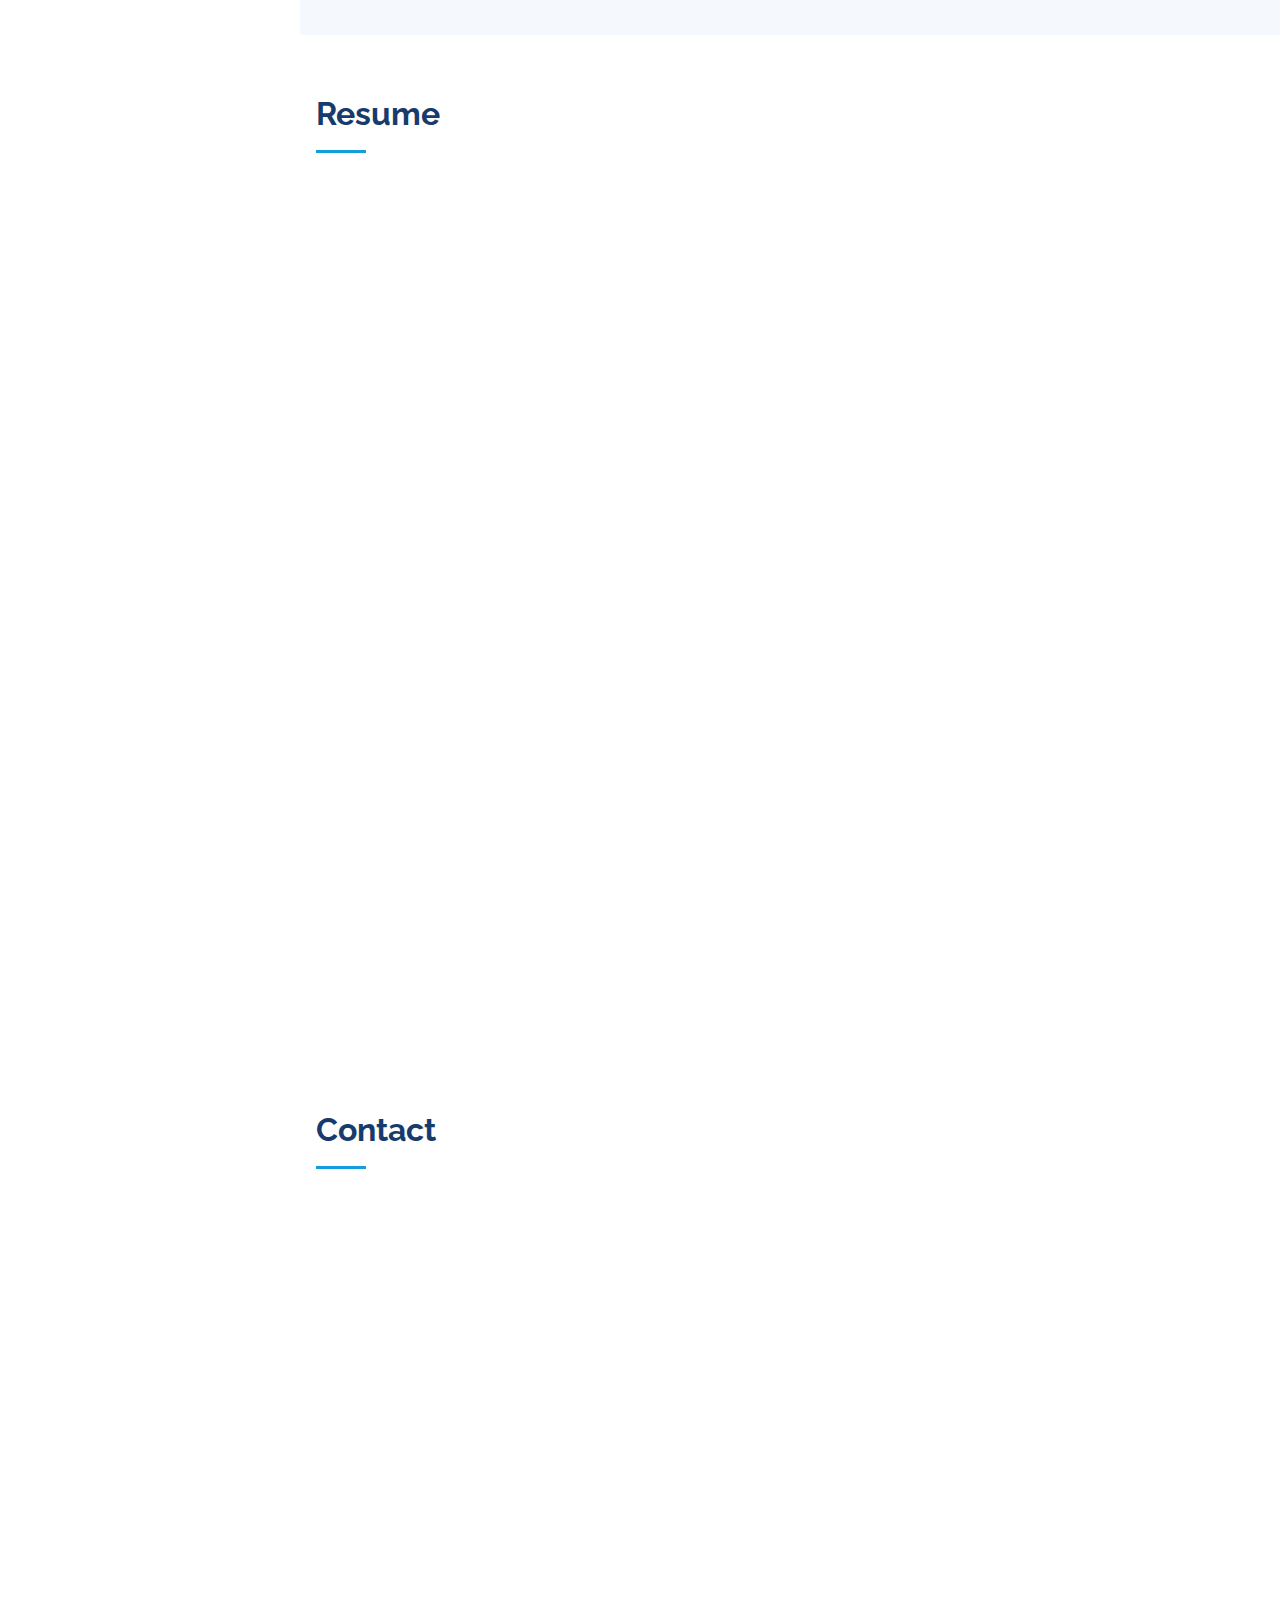
==== commit 99b297a4: "Update index.html" ====
--- a/index.html
+++ b/index.html
@@ -211,11 +211,25 @@
             </div>
 
             <div class="progress">
-              <span class="skill">Java <i class="val">90%</i></span>
+              <span class="skill">Java <i class="val">95%</i></span>
               <div class="progress-bar-wrap">
                 <div class="progress-bar" role="progressbar" aria-valuenow="90" aria-valuemin="0" aria-valuemax="100"></div>
               </div>
             </div>
+            
+            <div class="progress">
+              <span class="skill">C <i class="val">95%</i></span>
+              <div class="progress-bar-wrap">
+                <div class="progress-bar" role="progressbar" aria-valuenow="90" aria-valuemin="0" aria-valuemax="100"></div>
+              </div>
+            </div>
+            
+            <div class="progress">
+              <span class="skill">Flutter <i class="val">85%</i></span>
+              <div class="progress-bar-wrap">
+                <div class="progress-bar" role="progressbar" aria-valuenow="90" aria-valuemin="0" aria-valuemax="100"></div>
+              </div>
+            </div>
 
             <div class="progress">
               <span class="skill">SolidWorks <i class="val">75%</i></span>
@@ -229,7 +243,7 @@
           <div class="col-lg-6" data-aos="fade-up" data-aos-delay="100">
 
             <div class="progress">
-              <span class="skill">COMSOL Multiphysics <i class="val">80%</i></span>
+              <span class="skill">CFD (COMSOL Multiphysics) <i class="val">80%</i></span>
               <div class="progress-bar-wrap">
                 <div class="progress-bar" role="progressbar" aria-valuenow="80" aria-valuemin="0" aria-valuemax="100"></div>
               </div>
@@ -237,6 +251,20 @@
 
             <div class="progress">
               <span class="skill">NI Multisim/CircuitSim <i class="val">90%</i></span>
+              <div class="progress-bar-wrap">
+                <div class="progress-bar" role="progressbar" aria-valuenow="90" aria-valuemin="0" aria-valuemax="100"></div>
+              </div>
+            </div>
+            
+            <div class="progress">
+              <span class="skill">Python <i class="val">90%</i></span>
+              <div class="progress-bar-wrap">
+                <div class="progress-bar" role="progressbar" aria-valuenow="90" aria-valuemin="0" aria-valuemax="100"></div>
+              </div>
+            </div>
+            
+            <div class="progress">
+              <span class="skill">R <i class="val">90%</i></span>
               <div class="progress-bar-wrap">
                 <div class="progress-bar" role="progressbar" aria-valuenow="90" aria-valuemin="0" aria-valuemax="100"></div>
               </div>
@@ -273,7 +301,7 @@
               <!-- <p><em>Innovative and deadline-driven Graphic Designer with 3+ years of experience designing and developing user-centered digital/print marketing material from initial concept to final, polished deliverable.</em></p> -->
               <ul>
                 <li>Address: 332490 Georgia Tech Station, Atlanta, GA</li>
-                <li>Phone: (+1)(404) 307-6648</li>
+                <li>Phone: (+1)(404)-307-6648</li>
                 <li>Email: tyu304@gtech.edu</li>
               </ul>
             </div>
@@ -281,12 +309,15 @@
             <h3 class="resume-title">Education</h3>
             <div class="resume-item">
               <h4>Bachelor of Electrical Engineering</h4>
-              <h5>2019 - Present</h5>
+              <h5>August 2019 - Present</h5>
               <p><em>Georgia Institute of Technology, Atlanta, GA</em></p>
-              <p>Computer Science Minor</p>
-              <p>GPA: 4.0/4.0</p>
-              <p>Honors Program</p>
-              <p>Fall 2020 President's Undergraduate Research Awards receiver</p>
+              <ul>
+                <li>Computer Science Minor</li>
+                <li>GPA: 4.0/4.0</li>
+                <li>Honors Program</li>
+                <li>Fall 2020 President's Undergraduate Research Awards receiver</li>
+                
+              </ul>
               
             </div>
   <!--          <div class="resume-item">
@@ -303,21 +334,20 @@
               <h5>2019 - Present</h5>
               <p><em>Hu lab, Atlanta, GA </em></p>
               <ul>
-                <li>Lead in the design, development, and implementation of the graphic, layout, and production communication materials</li>
-                <li>Delegate tasks to the 7 members of the design team and provide counsel on all aspects of the project. </li>
-                <li>Supervise the assessment of all graphic materials in order to ensure quality and accuracy of the design</li>
-                <li>Oversee the efficient use of production project budgets ranging from $2,000 - $25,000</li>
-              </ul>
-            </div>
-            <div class="resume-item">
-              <h4>Undergraduate Teaching Assistant</h4>
-              <h5>2019 - Present</h5>
-              <p><em>College of Computing, Atlanta, GA</em></p>
-              <ul>
                 <li>Using COMSOL to build computational fluid dynamic models for the raft’s force-stress ratio</li>
                 <li>Discovering the pattern of fire ant rafts deformation and quantify it using Matlab code</li>
                 <li>Analyzing the velocity and the track of water flow through ant by using Tracker</li>
                 <li>Presenting independent research progress during annual south eastern regional Society of Integrative and Comparative Biology Conference</li>
+              </ul>
+            </div>
+            <div class="resume-item">
+              <h4>Undergraduate Teaching Assistant</h4>
+              <h5>Jan 2020 ~ May 2020</h5>
+              <p><em>College of Computing, Atlanta, GA</em></p>
+              <ul>
+                <li>Taught weekly recitations for CS 1371, a course uses Matlab to teach problem solving and coding pracices to engineering students and first-time programmers</li>
+                <li>Provided course tutoring, homework help, and proctoring/ grading exams for 10 hours per week</li>
+                <li>Created homework problems to evaluate students’ understanding and guide student improvement</li>
               </ul>
             </div>
           </div>
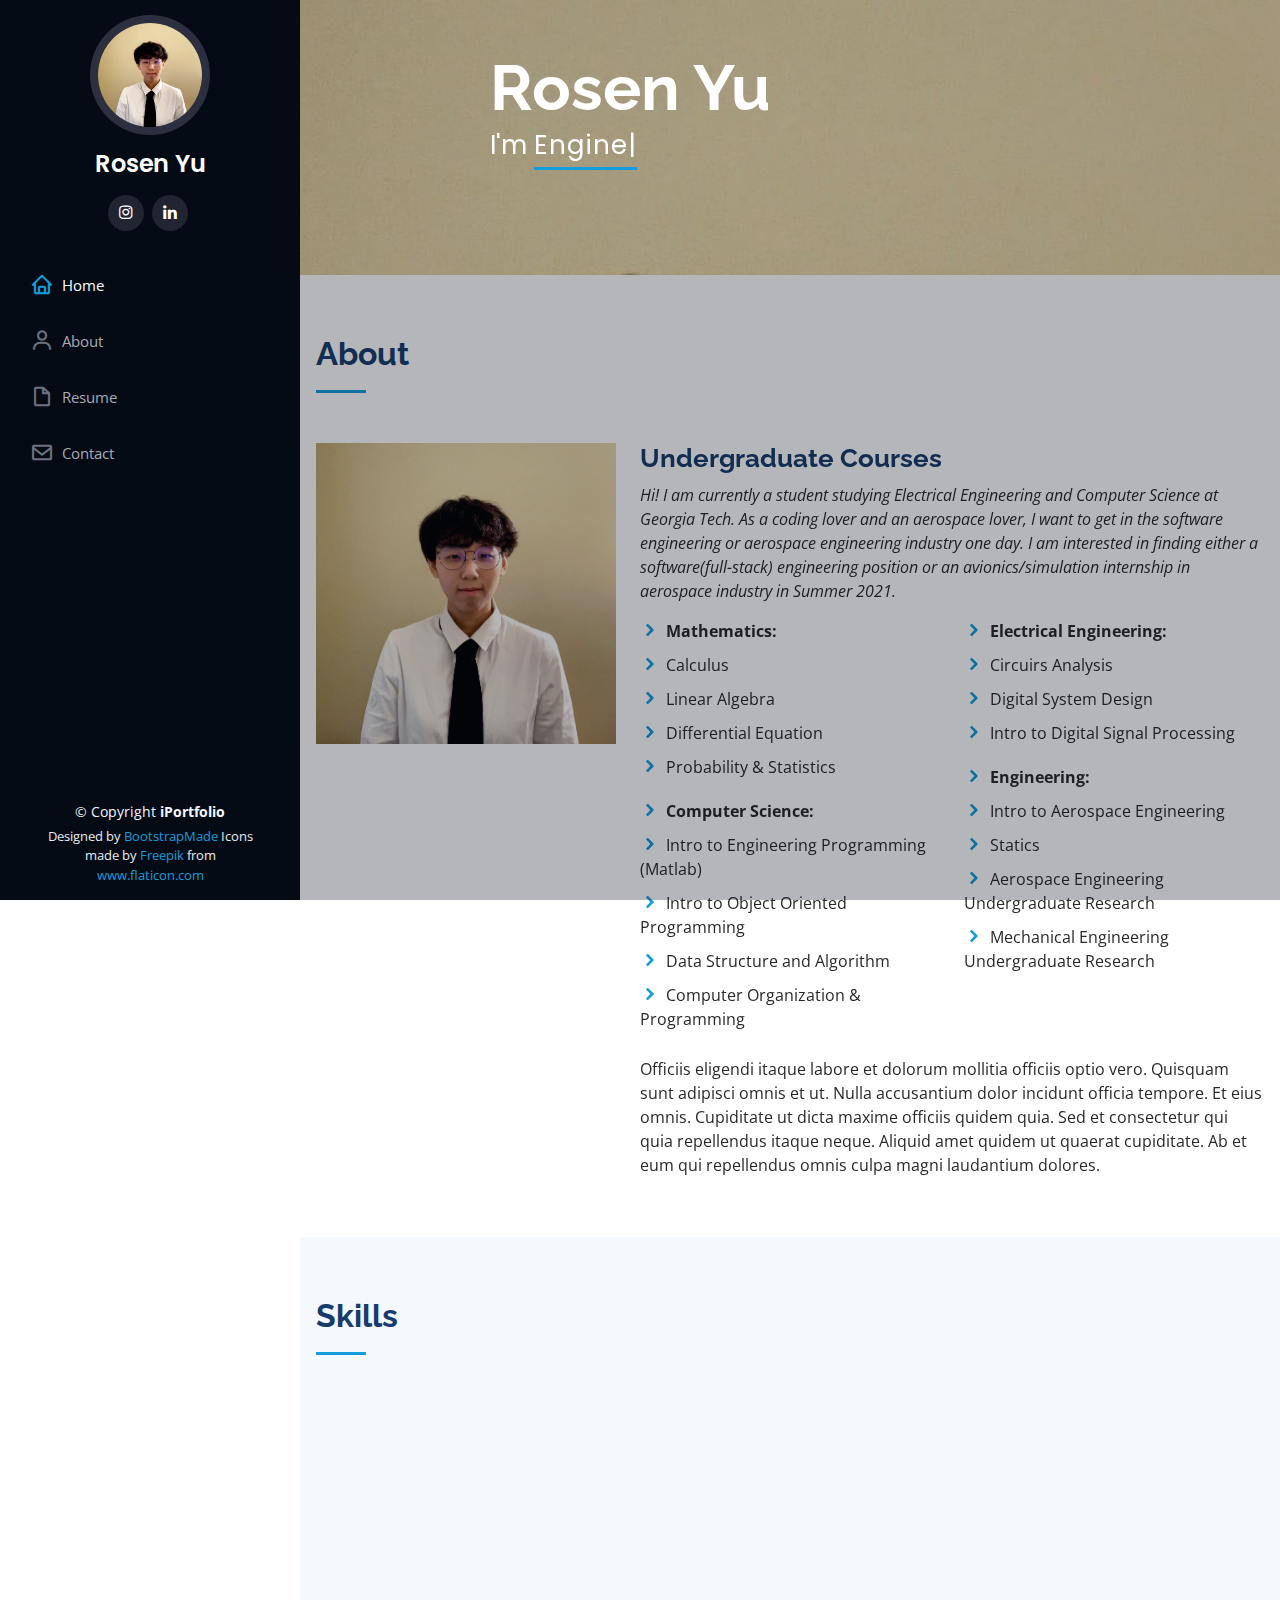
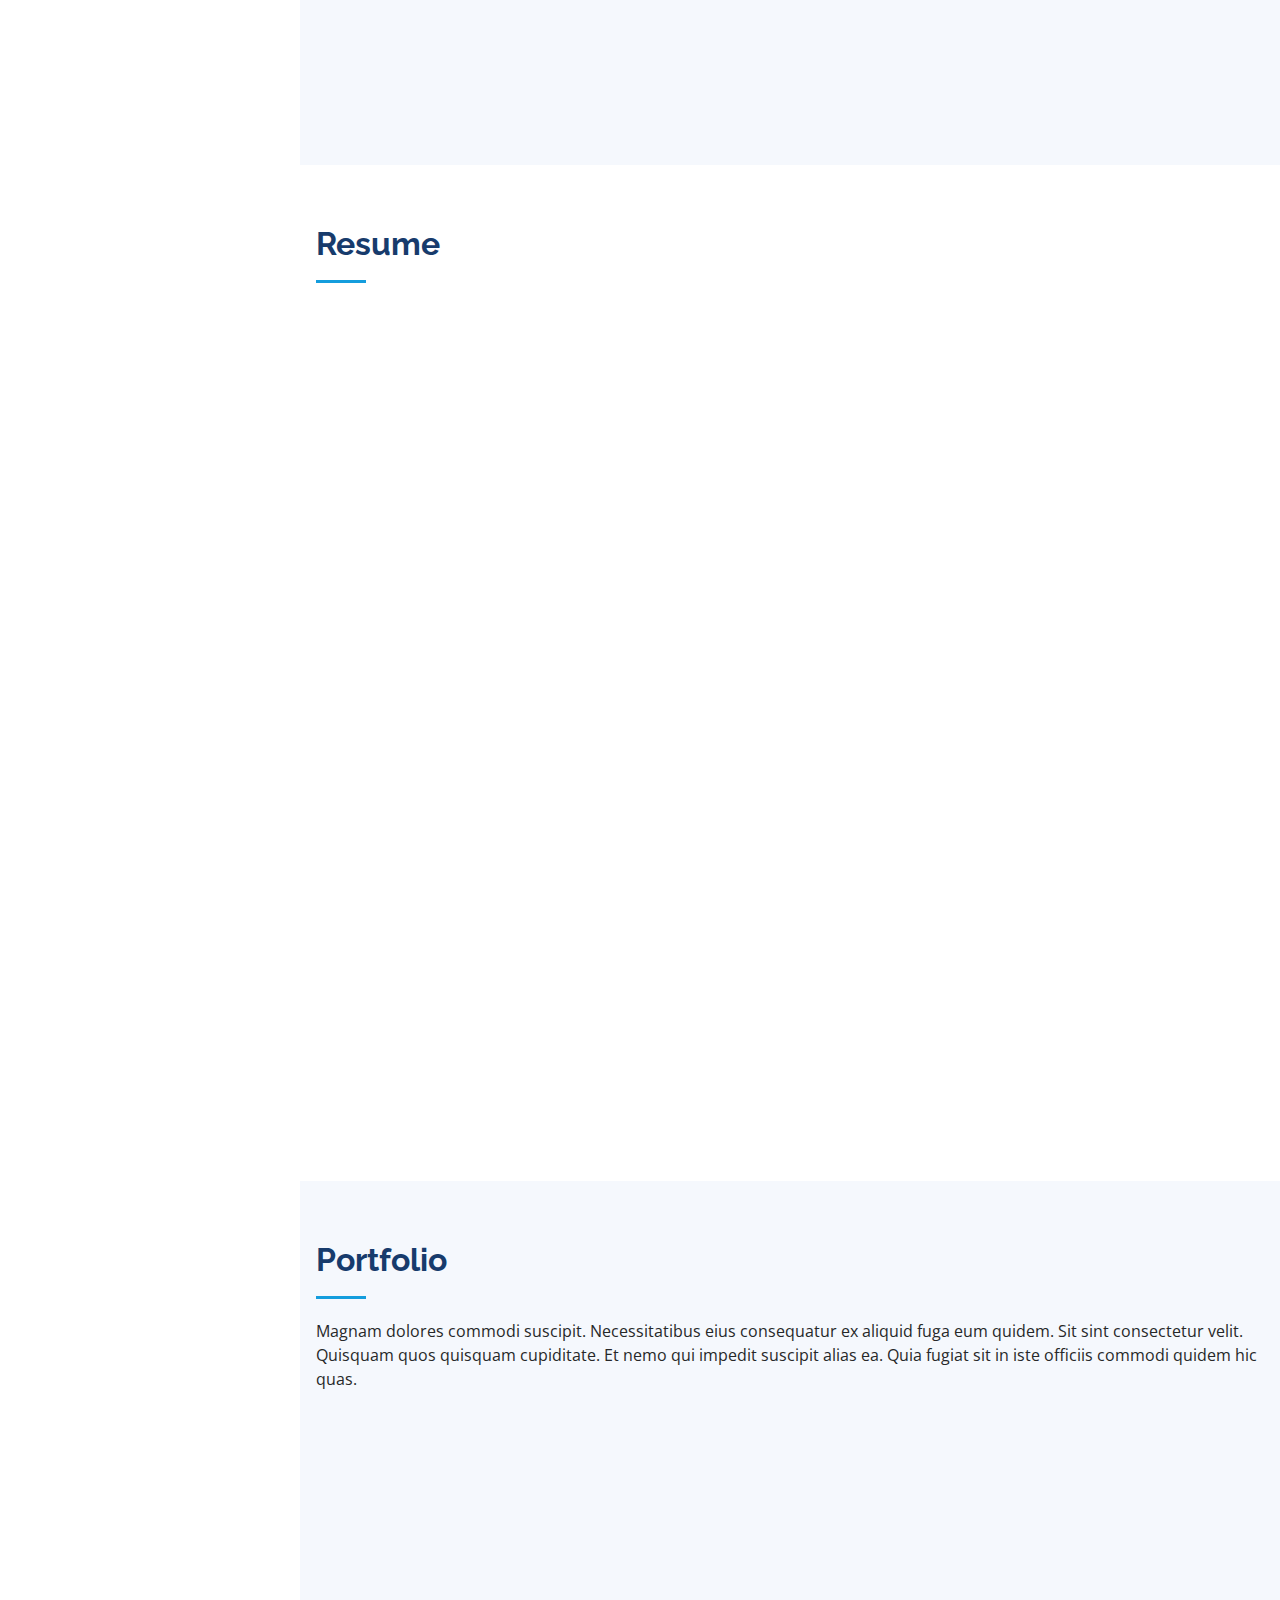
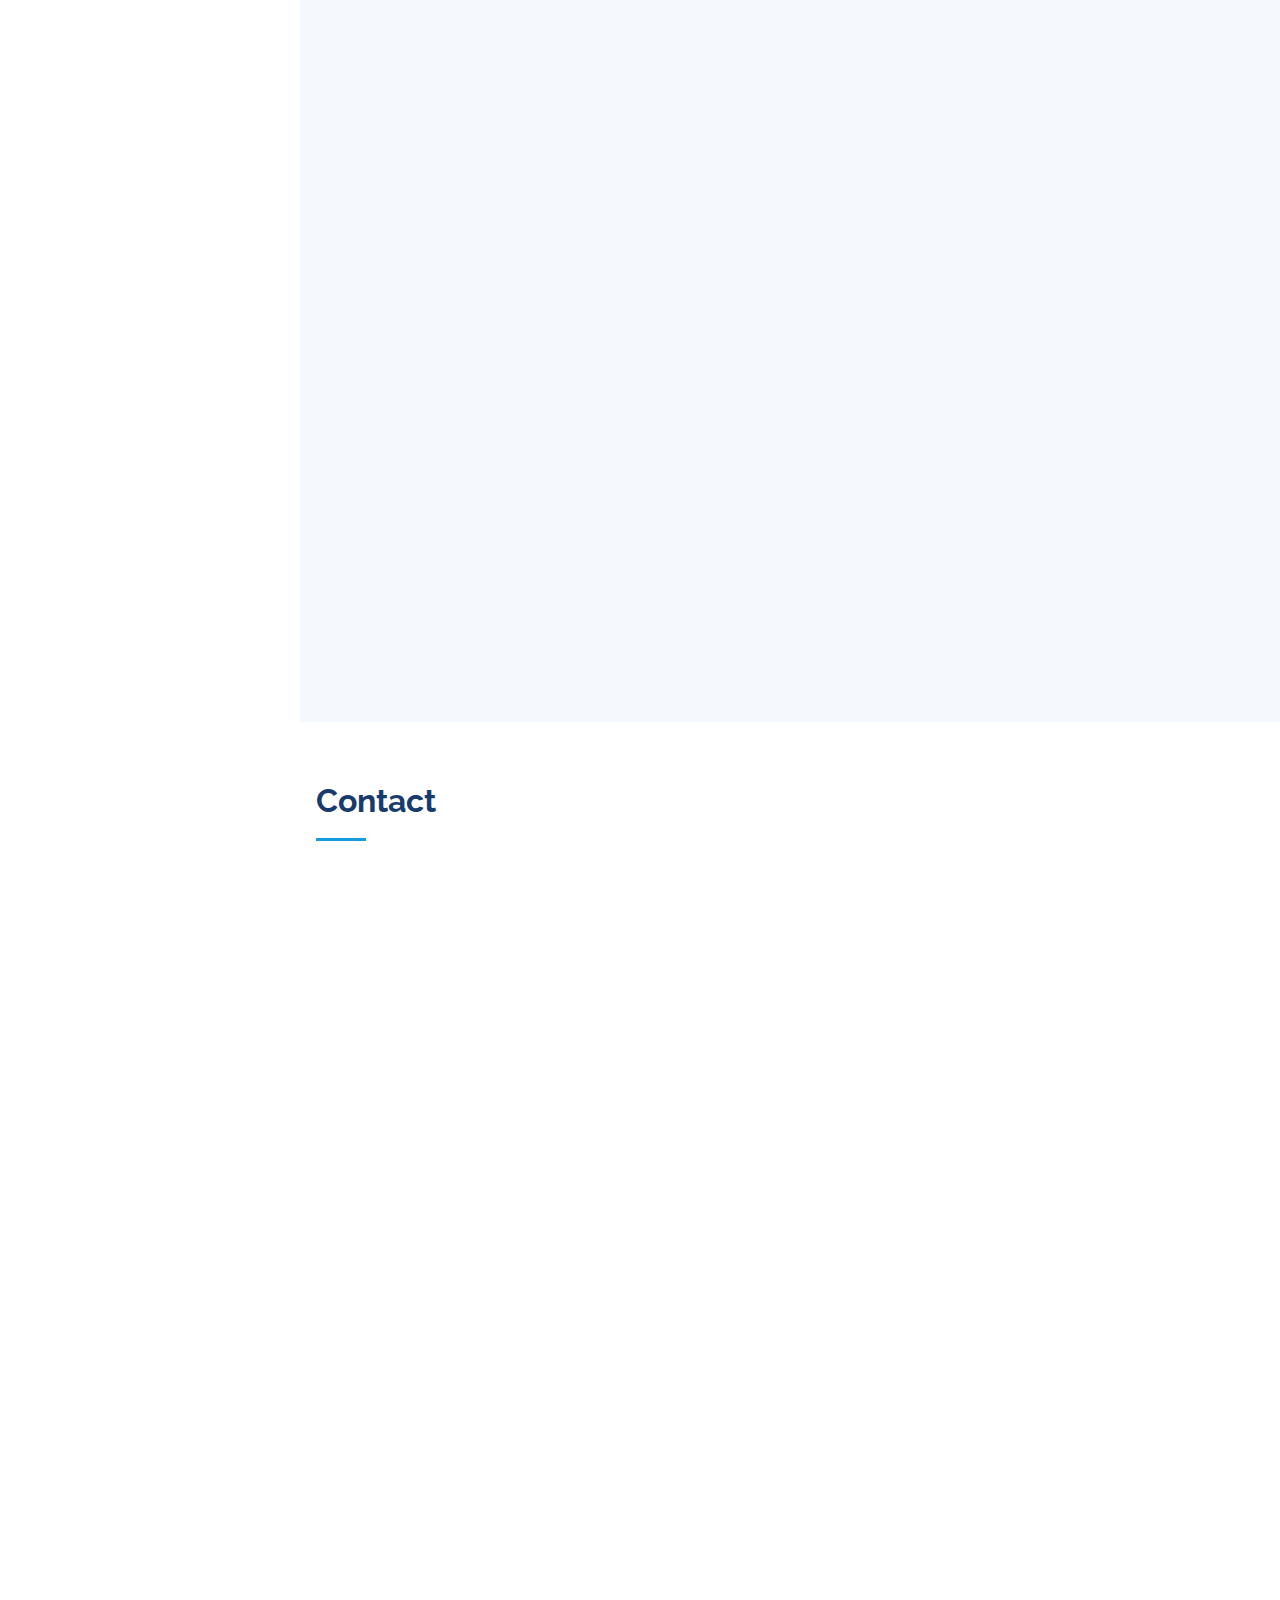
==== commit b46726e8: "Update index.html" ====
--- a/index.html
+++ b/index.html
@@ -99,8 +99,8 @@
           <div class="col-lg-8 pt-4 pt-lg-0 content" data-aos="fade-left">
             <h3>Undergraduate Courses <!--&amp; Web Developer.--></h3>
             <p class="font-italic">
-              Lorem ipsum dolor sit amet, consectetur adipiscing elit, sed do eiusmod tempor incididunt ut labore et dolore
-              magna aliqua.
+              Hi! I am currently a student studying Electrical Engineering and Computer Science at Georgia Tech. As a coding lover and an aerospace lover, I want to get in the software engineering or aerospace engineering industry one day.
+              I am interested in finding either a software(full-stack) engineering position or an avionics/simulation internship in aerospace industry in Summer 2021.
             </p>
             <div class="row">
               <div class="col-lg-6">
@@ -109,12 +109,13 @@
                   <li><i class="icofont-rounded-right"></i> <strong>            </strong> Calculus</li>
                   <li><i class="icofont-rounded-right"></i> <strong>            </strong> Linear Algebra</li>
                   <li><i class="icofont-rounded-right"></i> <strong>            </strong> Differential Equation</li>
-                  <li><i class="icofont-rounded-right"></i> <strong></strong> Statistics</li>
+                  <li><i class="icofont-rounded-right"></i> <strong></strong> Probability & Statistics</li>
                   <li></li>
                   <li><i class="icofont-rounded-right"></i> <strong>Computer Science:</strong> </li>
                   <li><i class="icofont-rounded-right"></i> <strong></strong> Intro to Engineering Programming (Matlab)</li>
                   <li><i class="icofont-rounded-right"></i> <strong></strong> Intro to Object Oriented Programming</li>
                   <li><i class="icofont-rounded-right"></i> <strong></strong> Data Structure and Algorithm</li>
+                  <li><i class="icofont-rounded-right"></i> <strong></strong> Computer Organization & Programming</li>
                 </ul>
               </div>
               <div class="col-lg-6">
@@ -122,7 +123,7 @@
                   <li><i class="icofont-rounded-right"></i> <strong>Electrical Engineering:</strong> </li>
                   <li><i class="icofont-rounded-right"></i> <strong></strong> Circuirs Analysis</li>
                   <li><i class="icofont-rounded-right"></i> <strong></strong> Digital System Design</li>
-                  <li><i class="icofont-rounded-right"></i> <strong></strong> Intro to Signal Processing</li>
+                  <li><i class="icofont-rounded-right"></i> <strong></strong> Intro to Digital Signal Processing</li>
                   <li></li>
                   <li><i class="icofont-rounded-right"></i> <strong>Engineering: </strong></li>
                   <li><i class="icofont-rounded-right"></i> <strong></strong> Intro to Aerospace Engineering</li>
@@ -358,7 +359,7 @@
     
     
     <!-- ======= Portfolio Section ======= -->
-<!--  
+  
     <section id="portfolio" class="portfolio section-bg">
       <div class="container">
 
@@ -474,7 +475,7 @@
 
       </div>
 
-    </section> End Portfolio Section  -->
+    </section>  <!--End Portfolio Section  -->
 
     <!-- ======= Services Section ======= -->
  <!-- <section id="services" class="services">
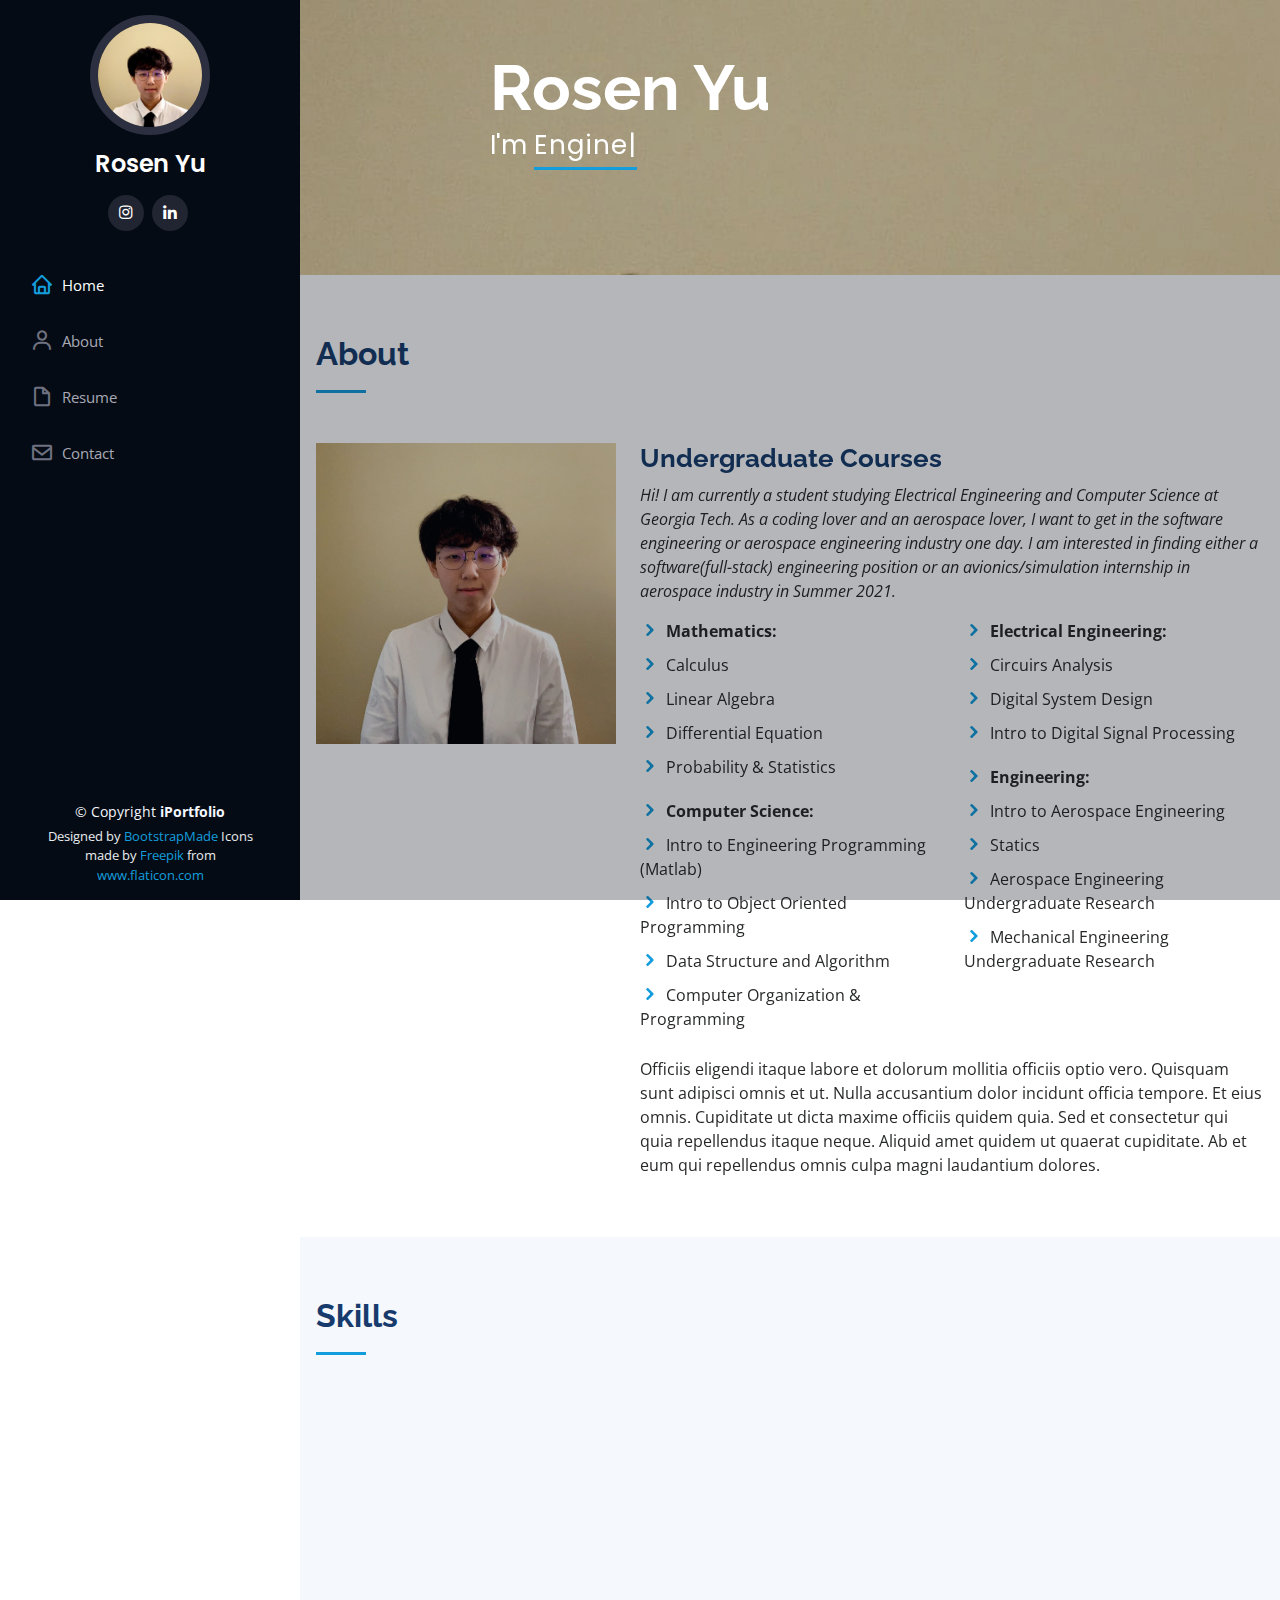
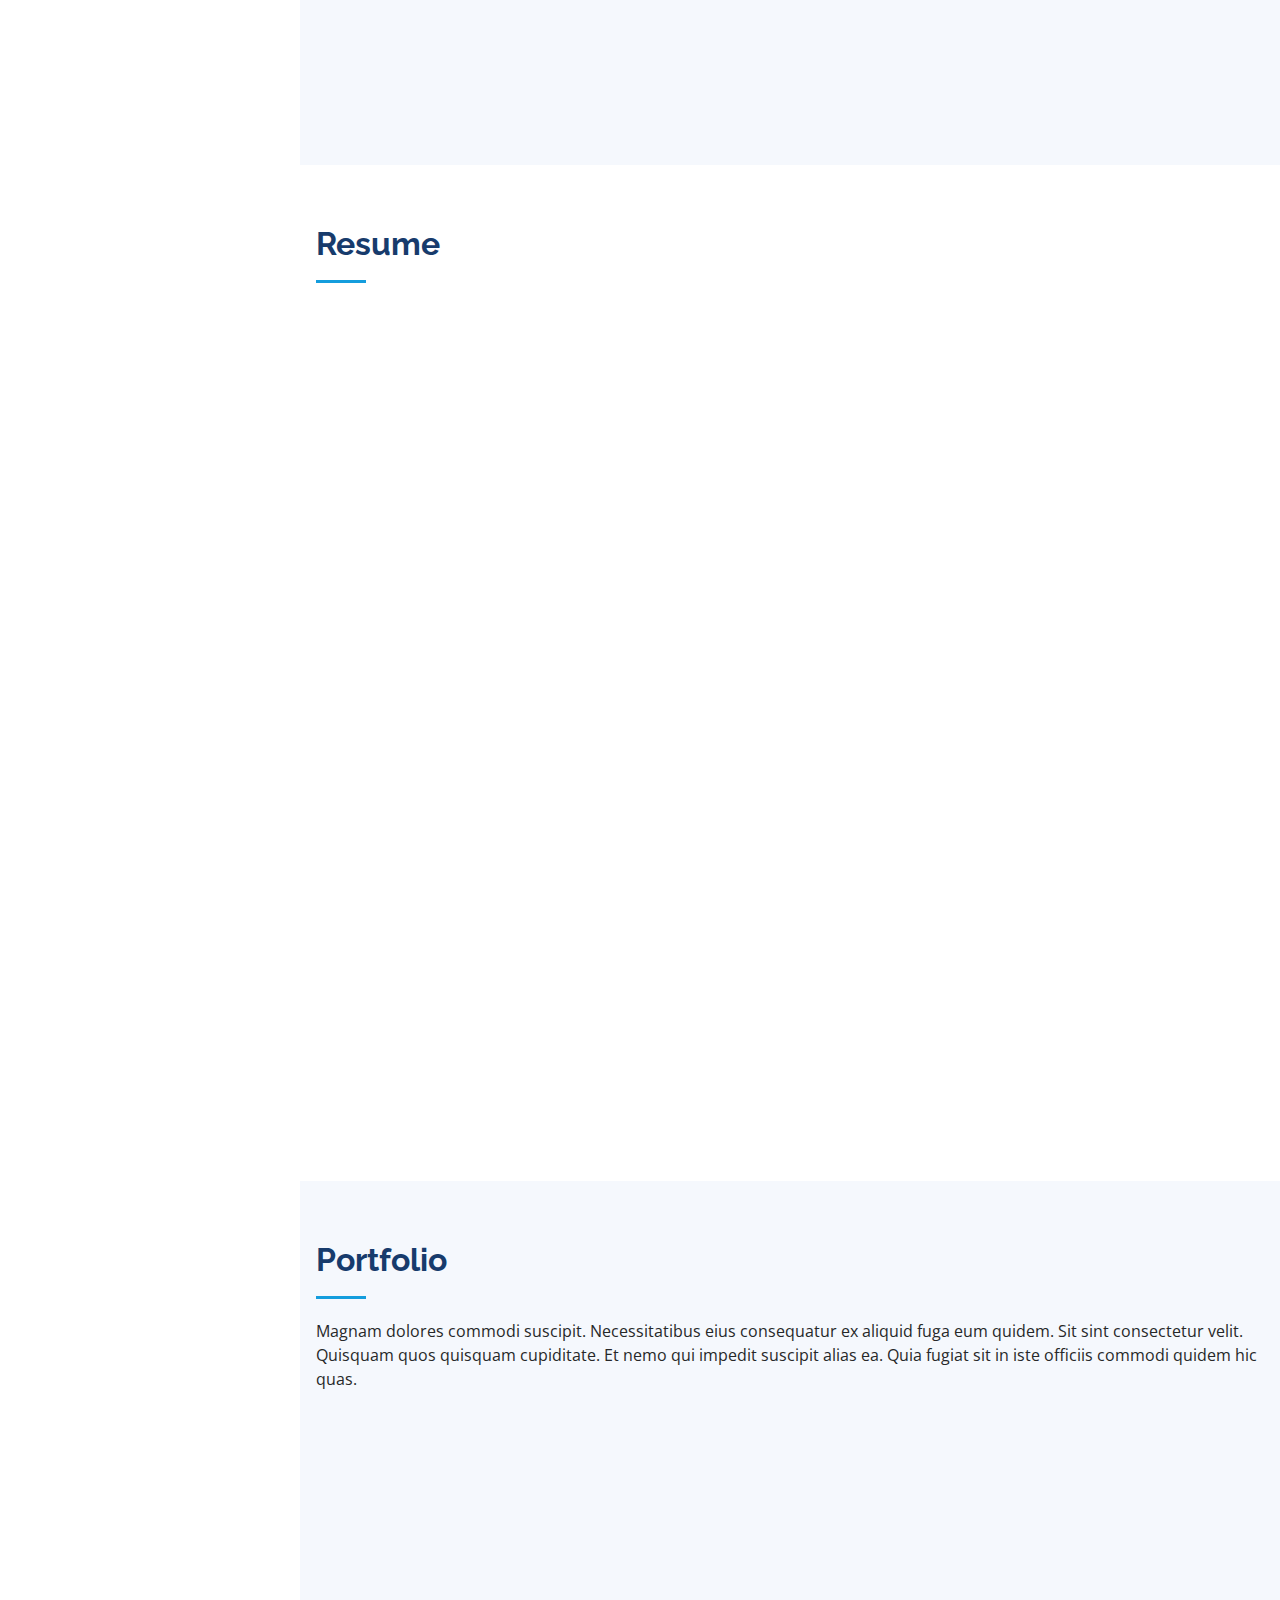
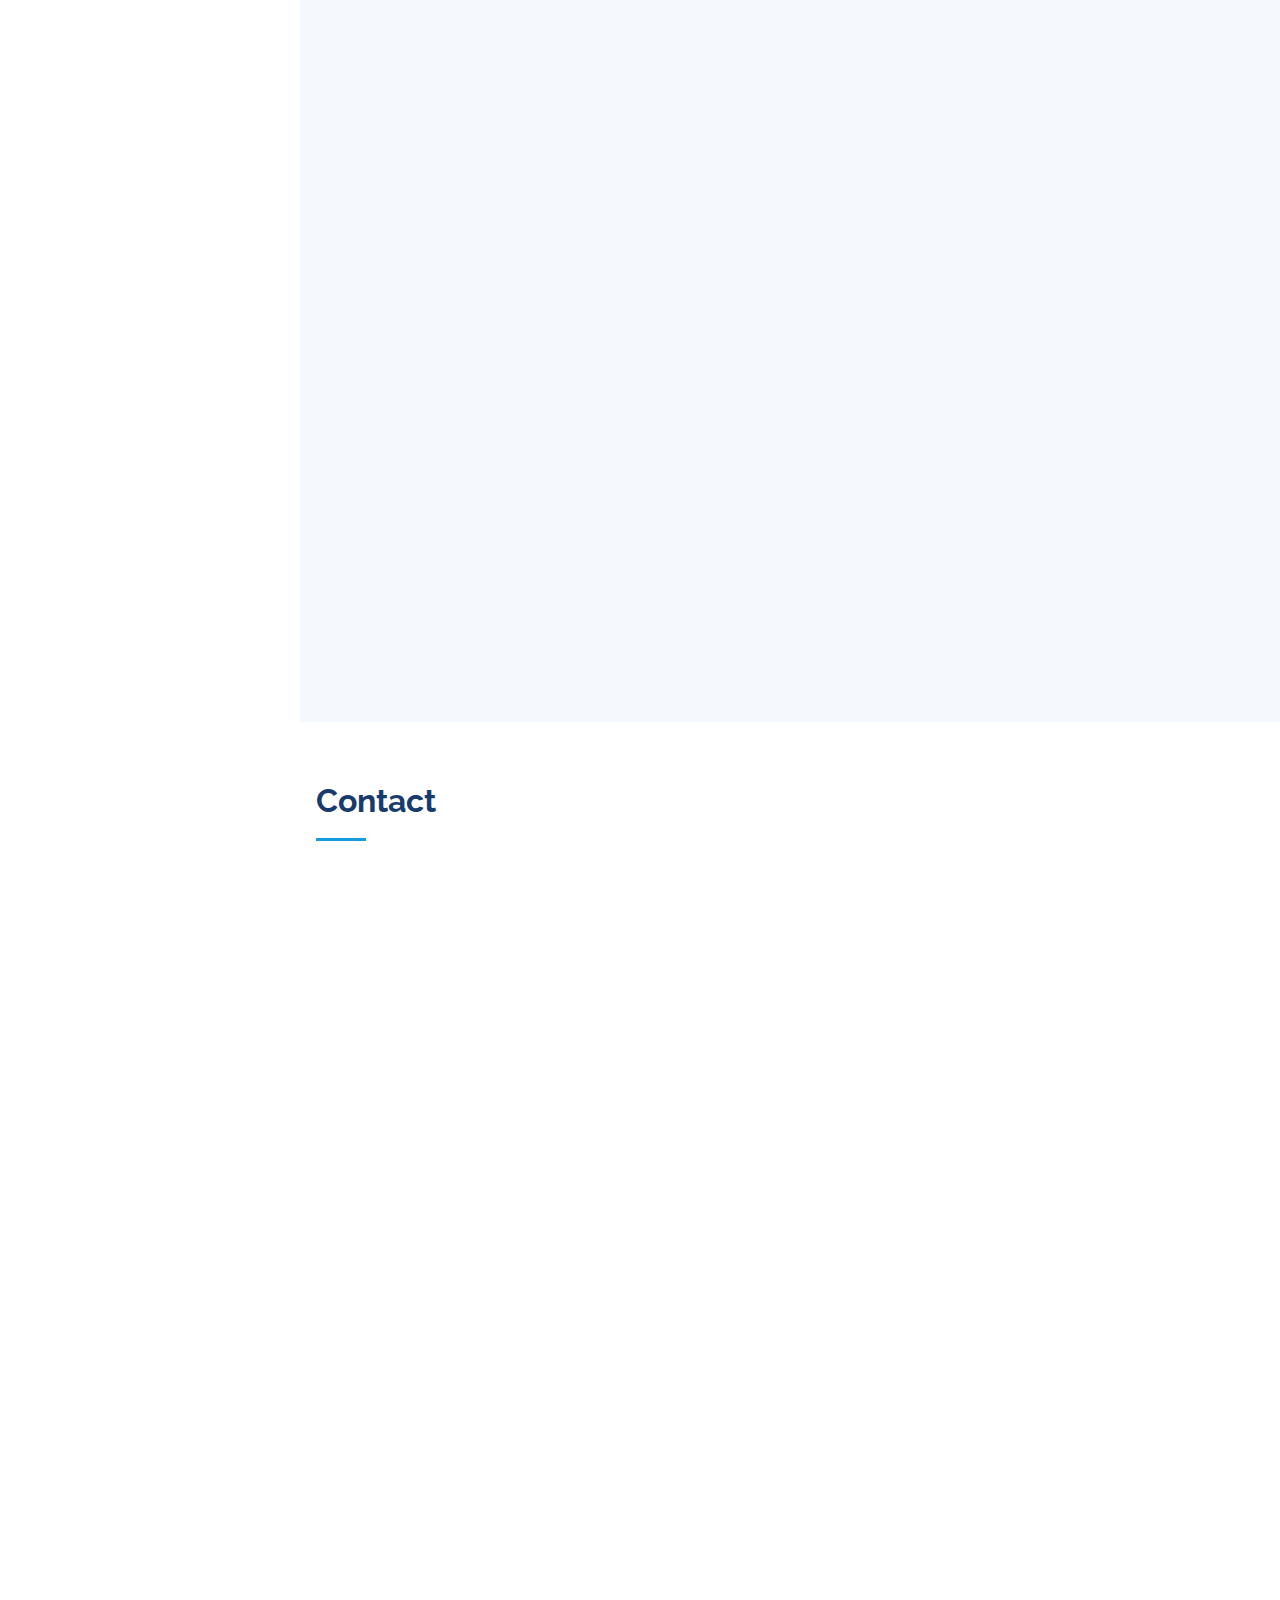
==== commit 394bb330: "Update index.html" ====
--- a/index.html
+++ b/index.html
@@ -45,7 +45,7 @@
     <div class="d-flex flex-column">
 
       <div class="profile">
-        <img src="Profolio pic.jpg" alt="" class="img-fluid rounded-circle">
+        <img src="Profolio pic 3.jpg" alt="" class="img-fluid rounded-circle">
         <h1 class="text-light"><a href="index.html">Rosen Yu</a></h1>
         <div class="social-links mt-3 text-center">
           <!--<a href="#" class="twitter"><i class="bx bxl-twitter"></i></a>-->
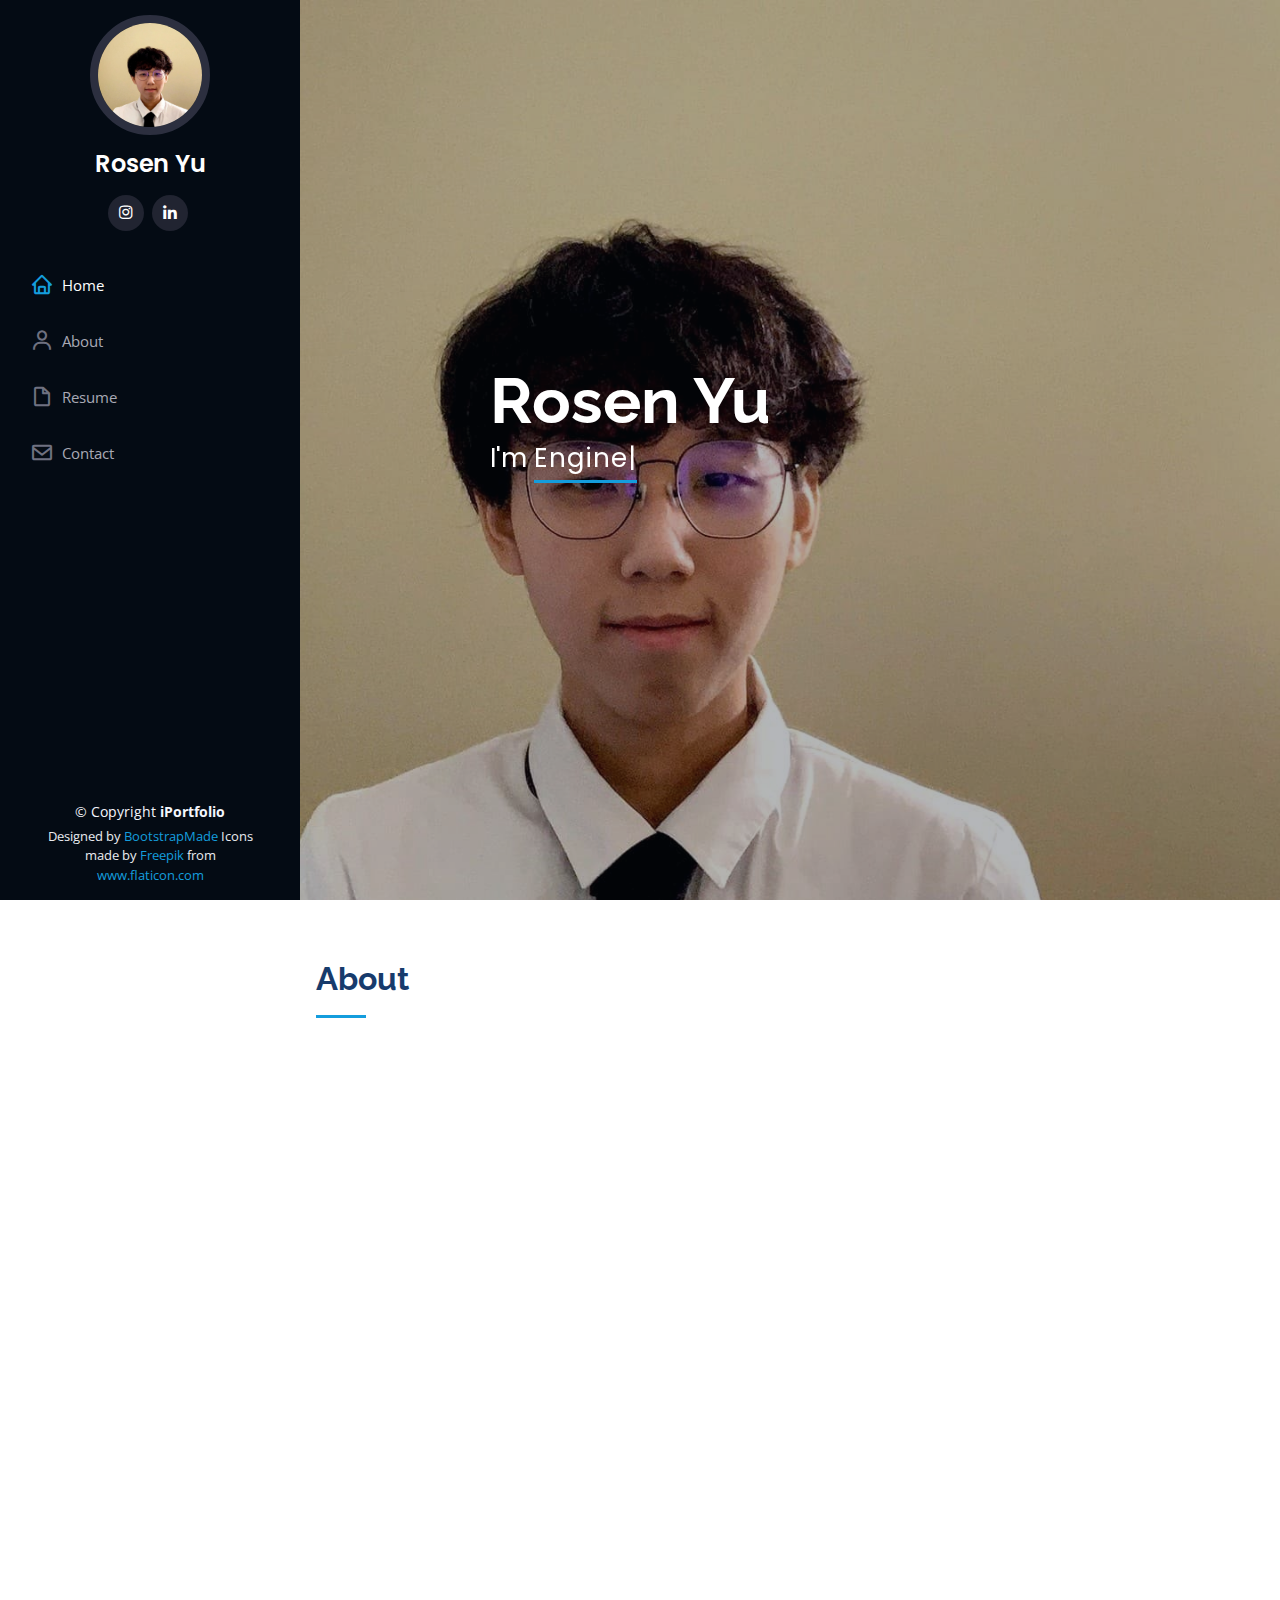
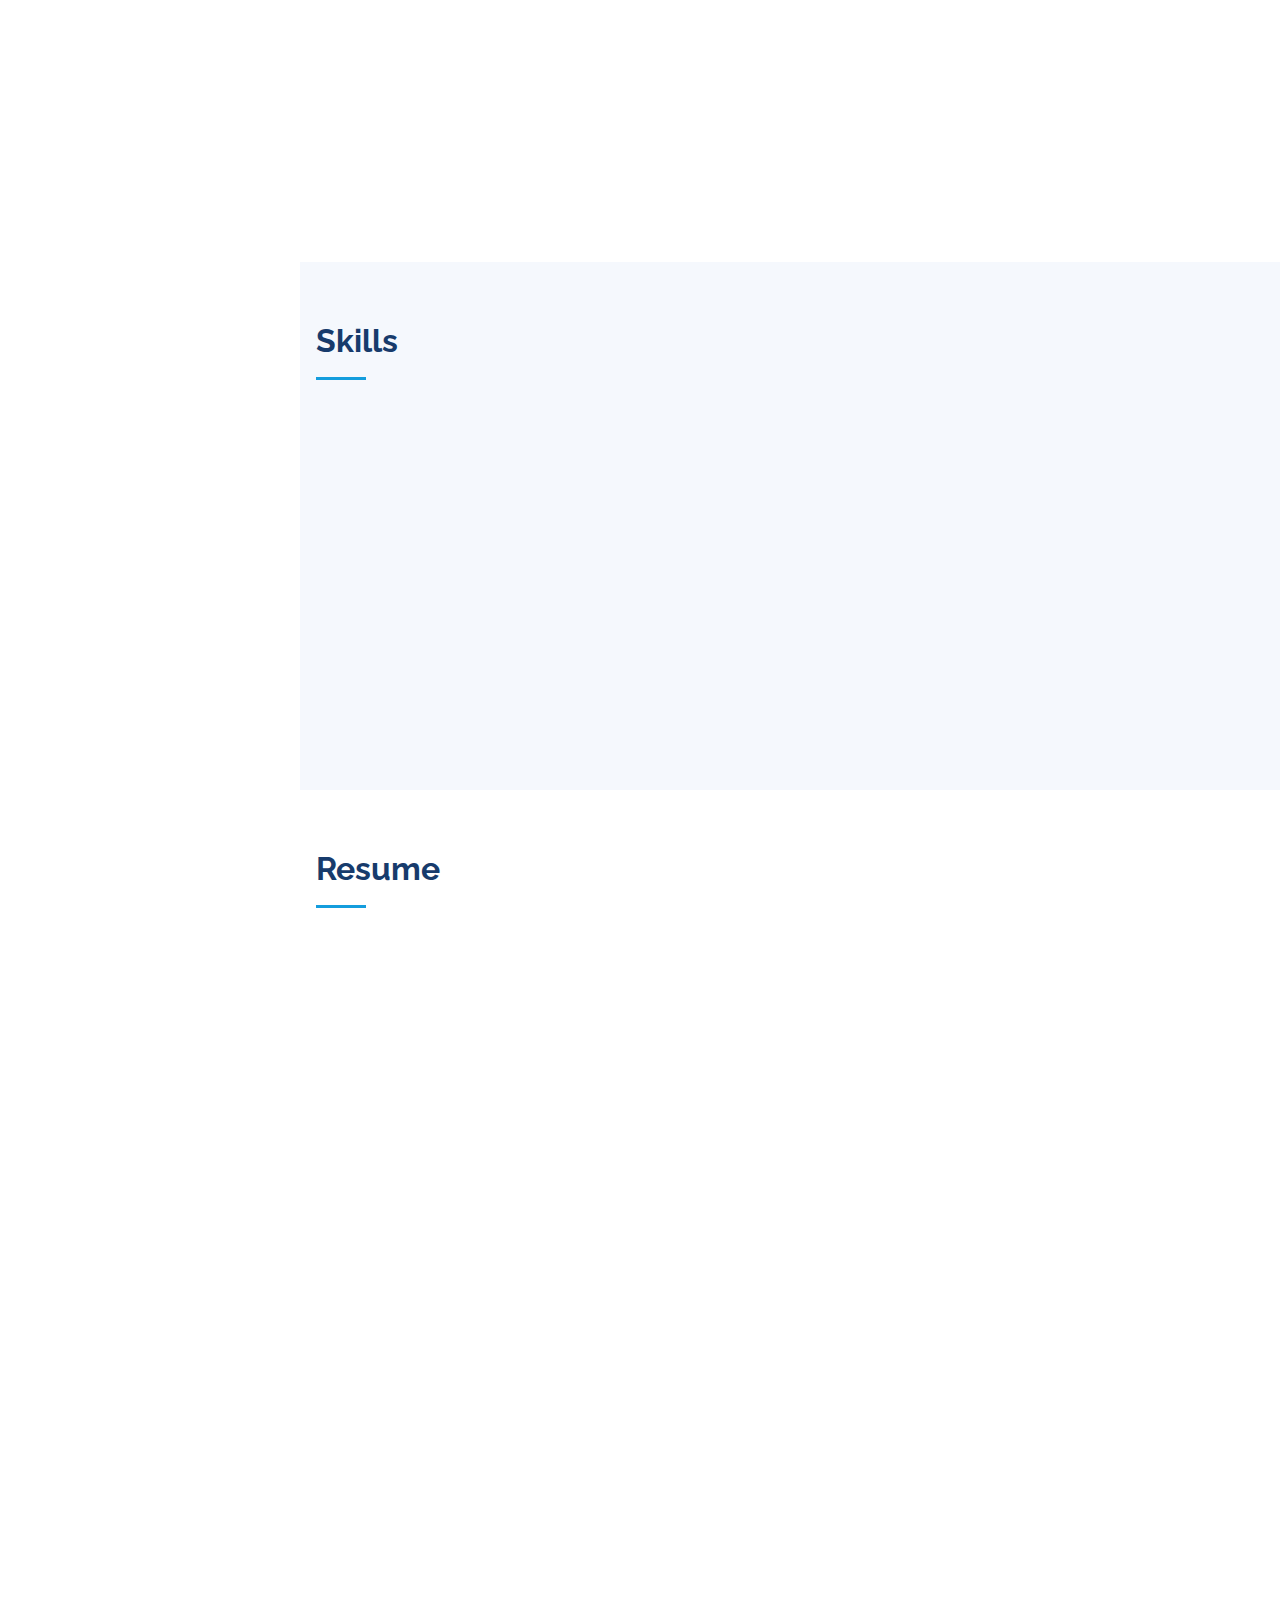
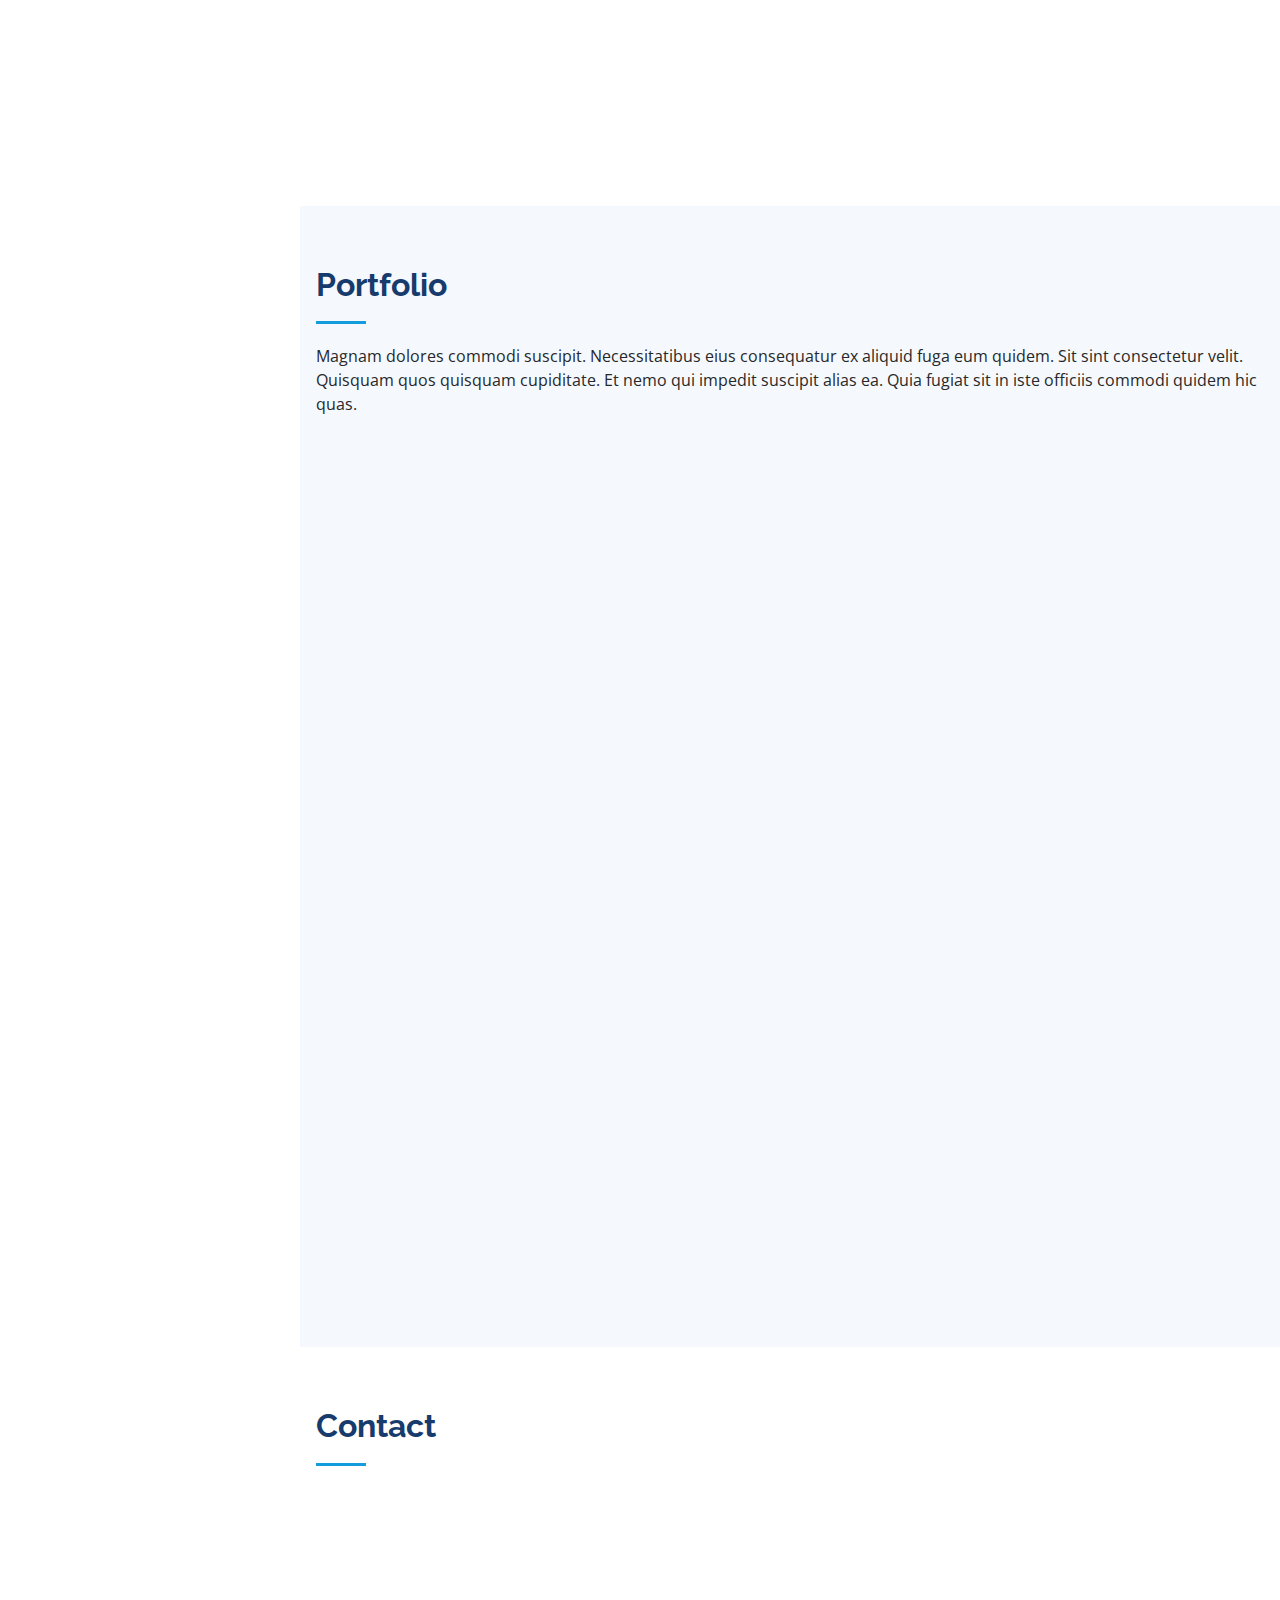
==== commit e0eb8485: "Update index.html" ====
--- a/index.html
+++ b/index.html
@@ -94,7 +94,7 @@
 
         <div class="row">
           <div class="col-lg-4" data-aos="fade-right">
-            <img src="Profolio pic.jpg" class="img-fluid" alt="">
+            <img src="Profolio pic 3.jpg" class="img-fluid" alt="">
           </div>
           <div class="col-lg-8 pt-4 pt-lg-0 content" data-aos="fade-left">
             <h3>Undergraduate Courses <!--&amp; Web Developer.--></h3>
--- a/assets/css/style.css
+++ b/assets/css/style.css
@@ -211,9 +211,9 @@
 --------------------------------------------------------------*/
 #hero {
   width: 100%;
-  height: 100%;
+  height: 100vh;
   background: url("Profolio pic.jpg") top center;
-  background-size: 125%;
+  background-size: cover;
 }
 
 #hero:before {
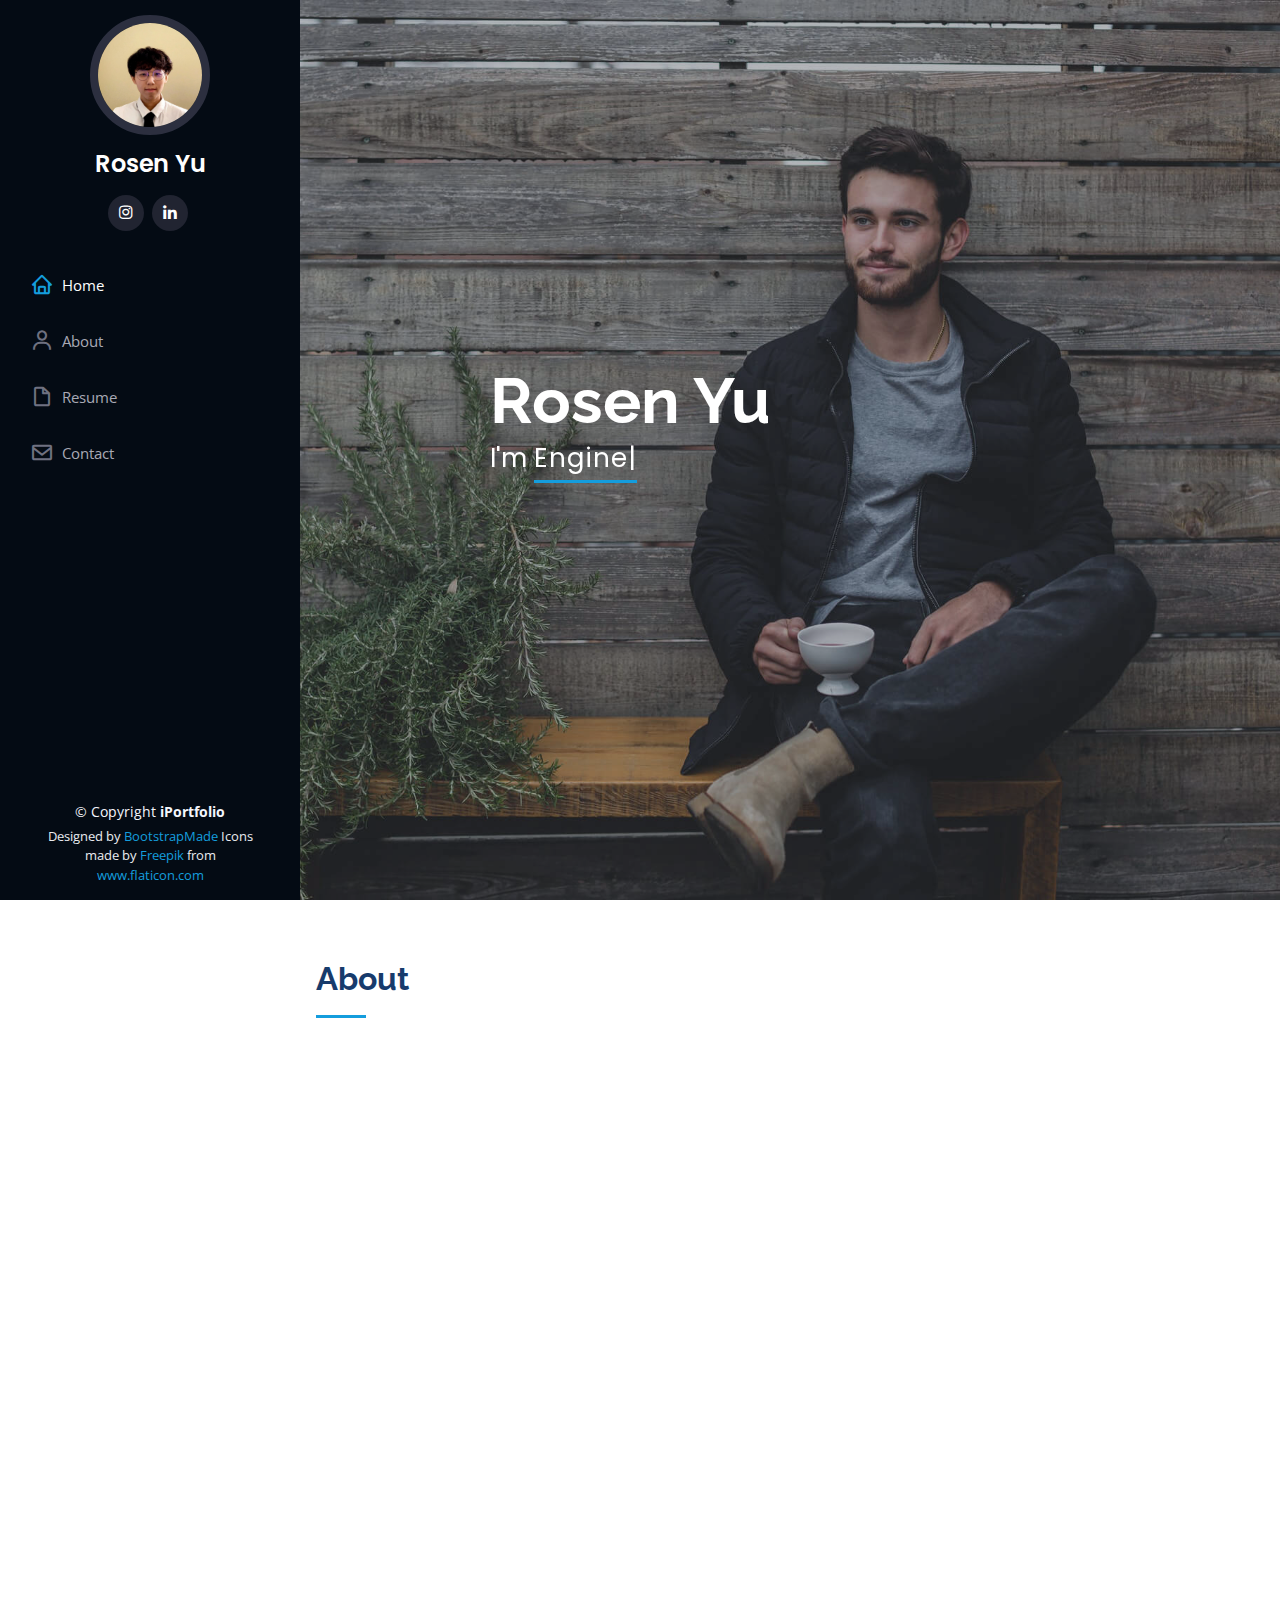
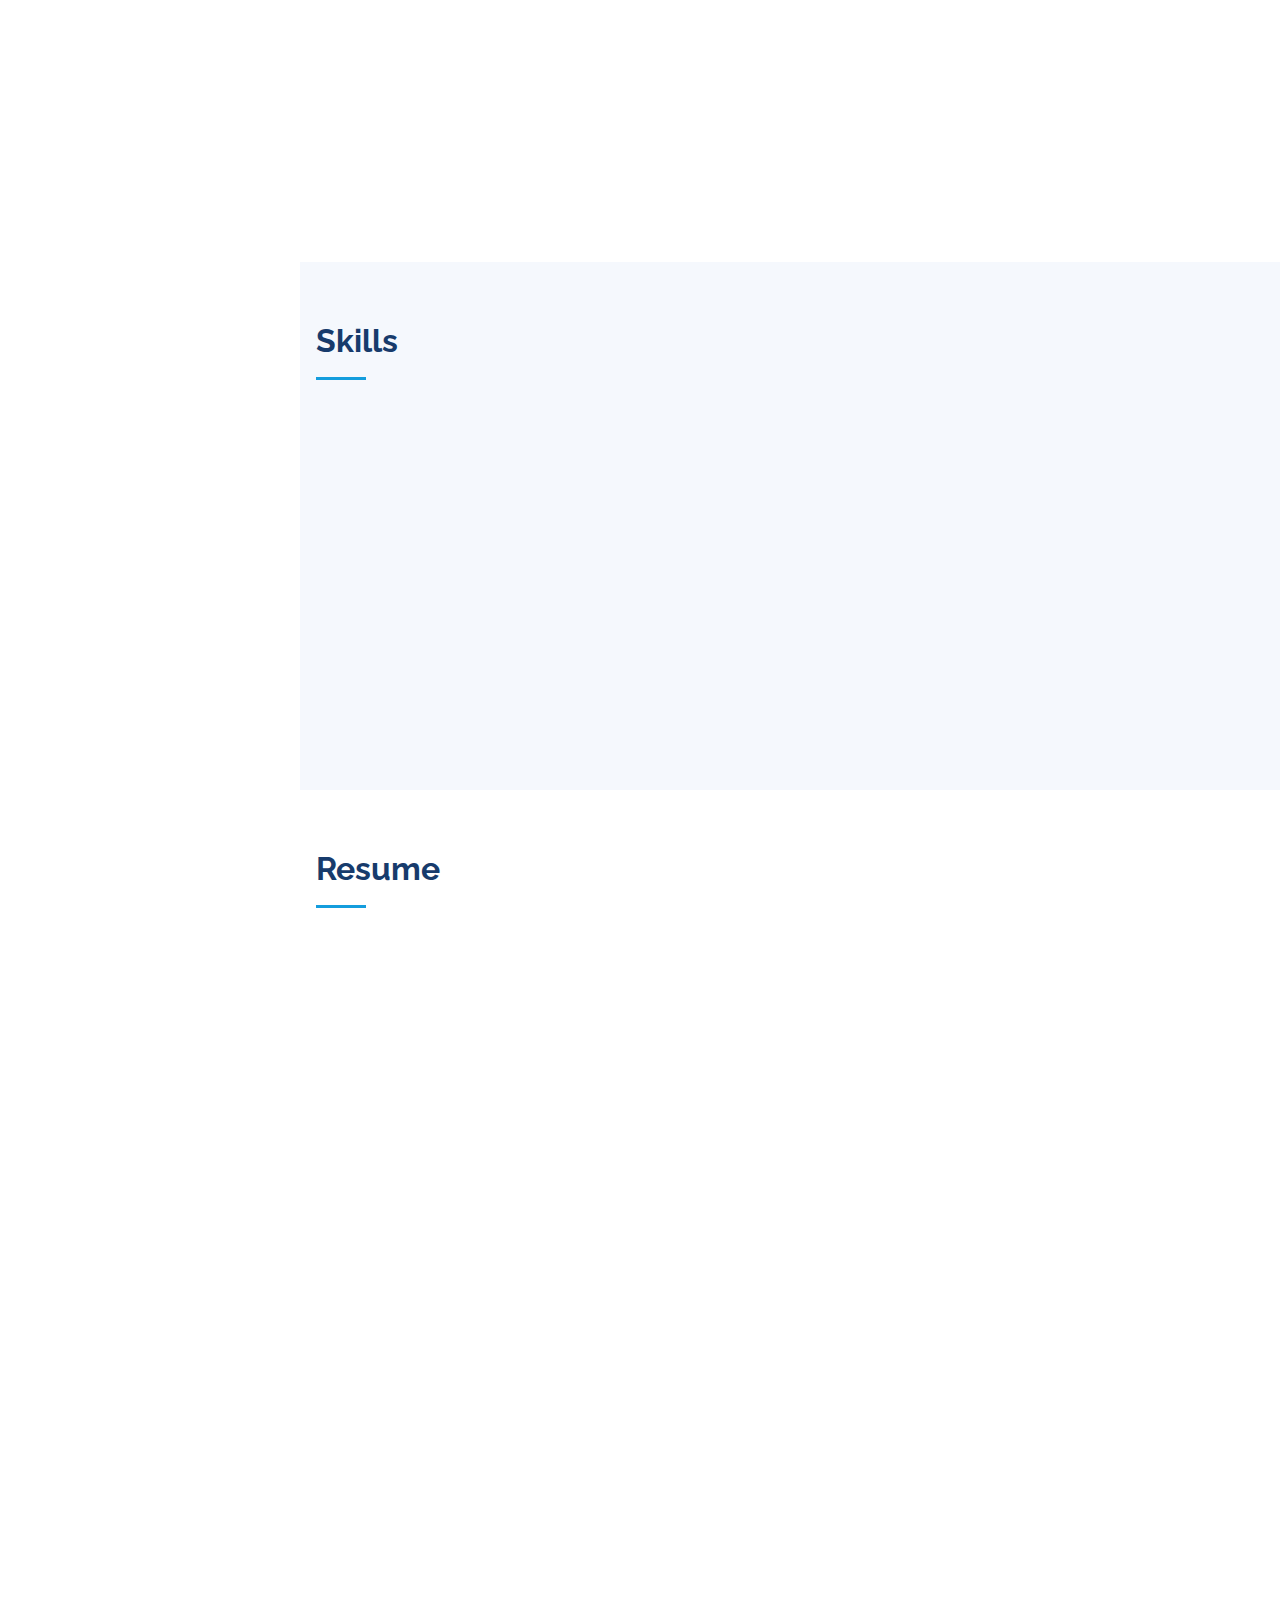
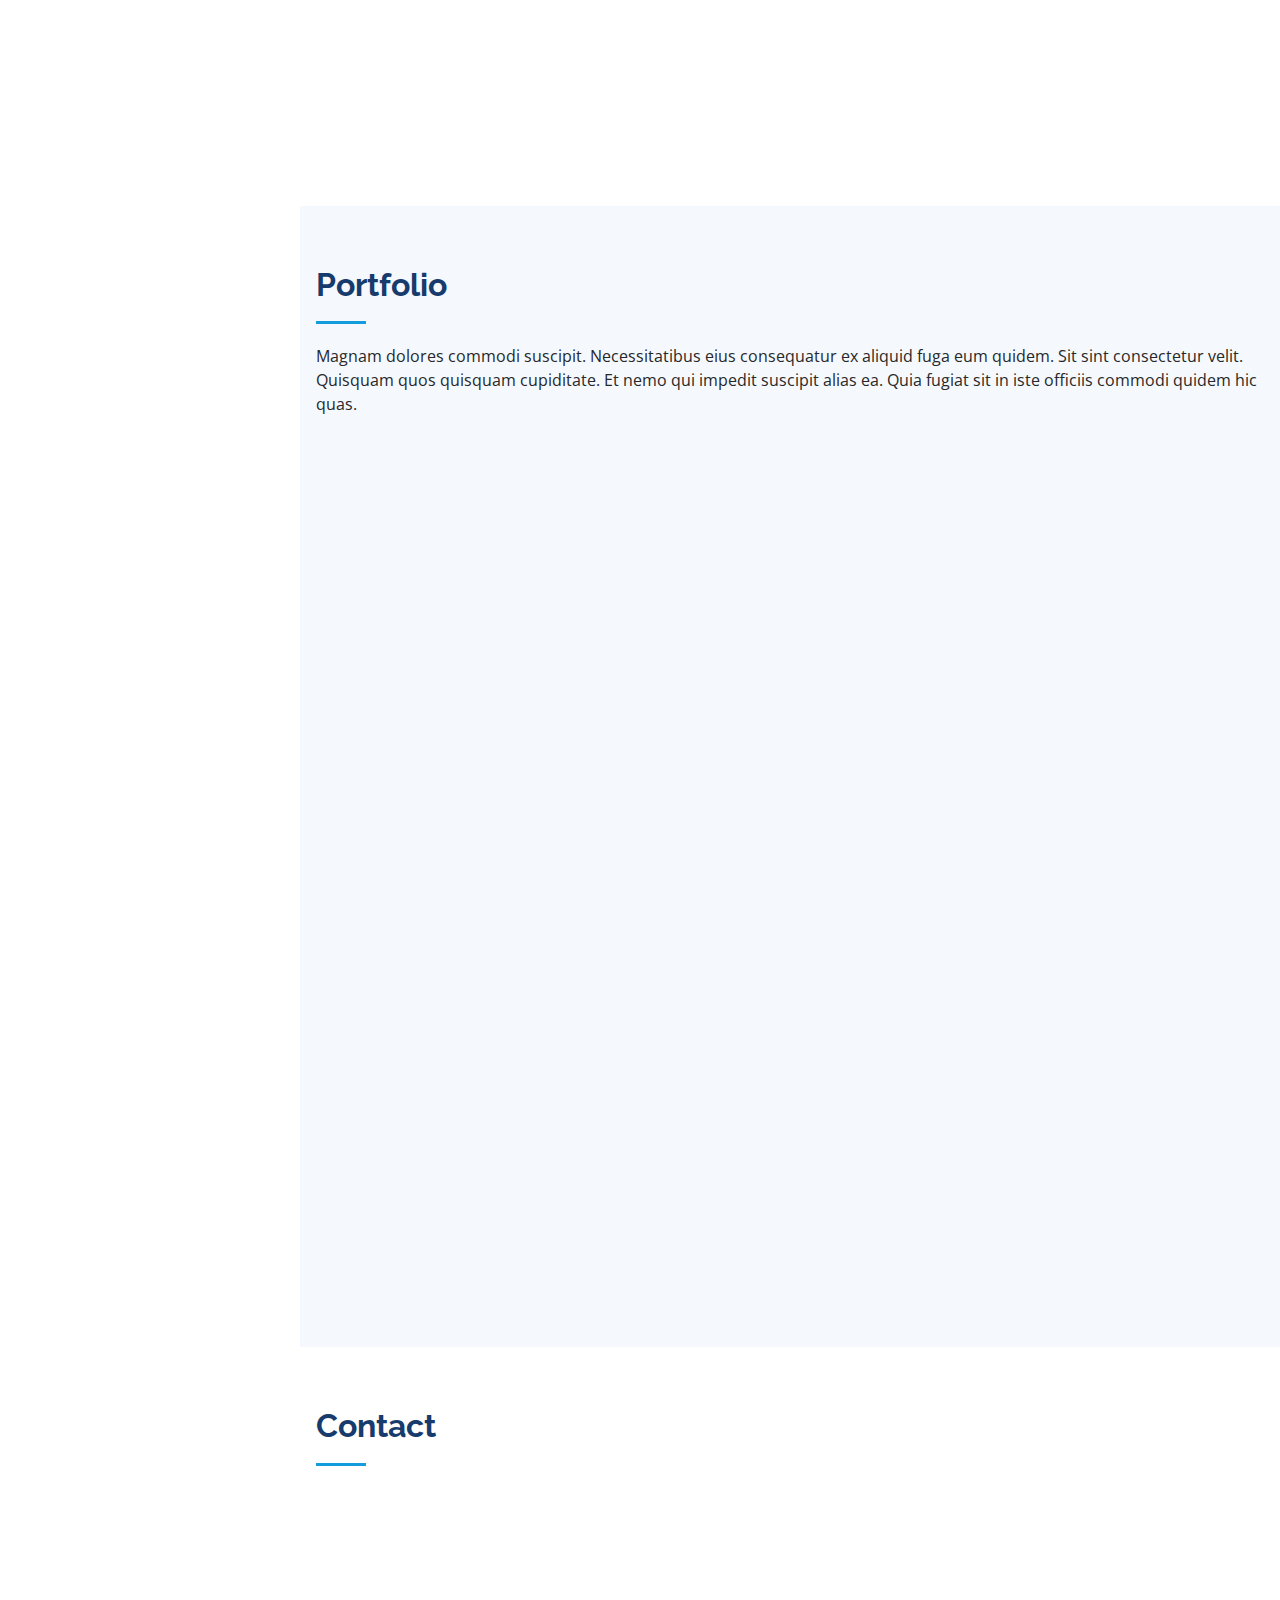
==== commit 862e5a17: "Update index.html" ====
--- a/index.html
+++ b/index.html
@@ -105,13 +105,13 @@
             <div class="row">
               <div class="col-lg-6">
                 <ul>
-                  <li><i class="icofont-rounded-right"></i> <strong>Mathematics:</strong> </li>
+                  <li><!--<i class="icofont-rounded-right"></i>--> <strong>Mathematics:</strong> </li>
                   <li><i class="icofont-rounded-right"></i> <strong>            </strong> Calculus</li>
                   <li><i class="icofont-rounded-right"></i> <strong>            </strong> Linear Algebra</li>
                   <li><i class="icofont-rounded-right"></i> <strong>            </strong> Differential Equation</li>
                   <li><i class="icofont-rounded-right"></i> <strong></strong> Probability & Statistics</li>
                   <li></li>
-                  <li><i class="icofont-rounded-right"></i> <strong>Computer Science:</strong> </li>
+                  <li><!--<i class="icofont-rounded-right"></i>--> <strong>Computer Science:</strong> </li>
                   <li><i class="icofont-rounded-right"></i> <strong></strong> Intro to Engineering Programming (Matlab)</li>
                   <li><i class="icofont-rounded-right"></i> <strong></strong> Intro to Object Oriented Programming</li>
                   <li><i class="icofont-rounded-right"></i> <strong></strong> Data Structure and Algorithm</li>
@@ -120,12 +120,12 @@
               </div>
               <div class="col-lg-6">
                 <ul>
-                  <li><i class="icofont-rounded-right"></i> <strong>Electrical Engineering:</strong> </li>
+                  <li><!--<i class="icofont-rounded-right"></i>--> <strong>Electrical Engineering:</strong> </li>
                   <li><i class="icofont-rounded-right"></i> <strong></strong> Circuirs Analysis</li>
                   <li><i class="icofont-rounded-right"></i> <strong></strong> Digital System Design</li>
                   <li><i class="icofont-rounded-right"></i> <strong></strong> Intro to Digital Signal Processing</li>
                   <li></li>
-                  <li><i class="icofont-rounded-right"></i> <strong>Engineering: </strong></li>
+                  <li><!--<i class="icofont-rounded-right"></i>--> <strong>Engineering: </strong></li>
                   <li><i class="icofont-rounded-right"></i> <strong></strong> Intro to Aerospace Engineering</li>
                   <li><i class="icofont-rounded-right"></i> <strong></strong> Statics</li>
                   <li><i class="icofont-rounded-right"></i> <strong></strong> Aerospace Engineering Undergraduate Research</li>
--- a/assets/css/style.css
+++ b/assets/css/style.css
@@ -209,13 +209,18 @@
 /*--------------------------------------------------------------
 # Hero Section
 --------------------------------------------------------------*/
-#hero {
+/*#hero {
   width: 100%;
   height: 100vh;
   background: url("Profolio pic.jpg") top center;
   background-size: cover;
-}
-
+}*/
+#hero {
+  width: 100%;
+  height: 100vh;
+  background: url("../img/hero-bg.jpg") top center;
+  background-size: cover;
+}
 #hero:before {
   content: "";
   background: rgba(5, 13, 24, 0.3);
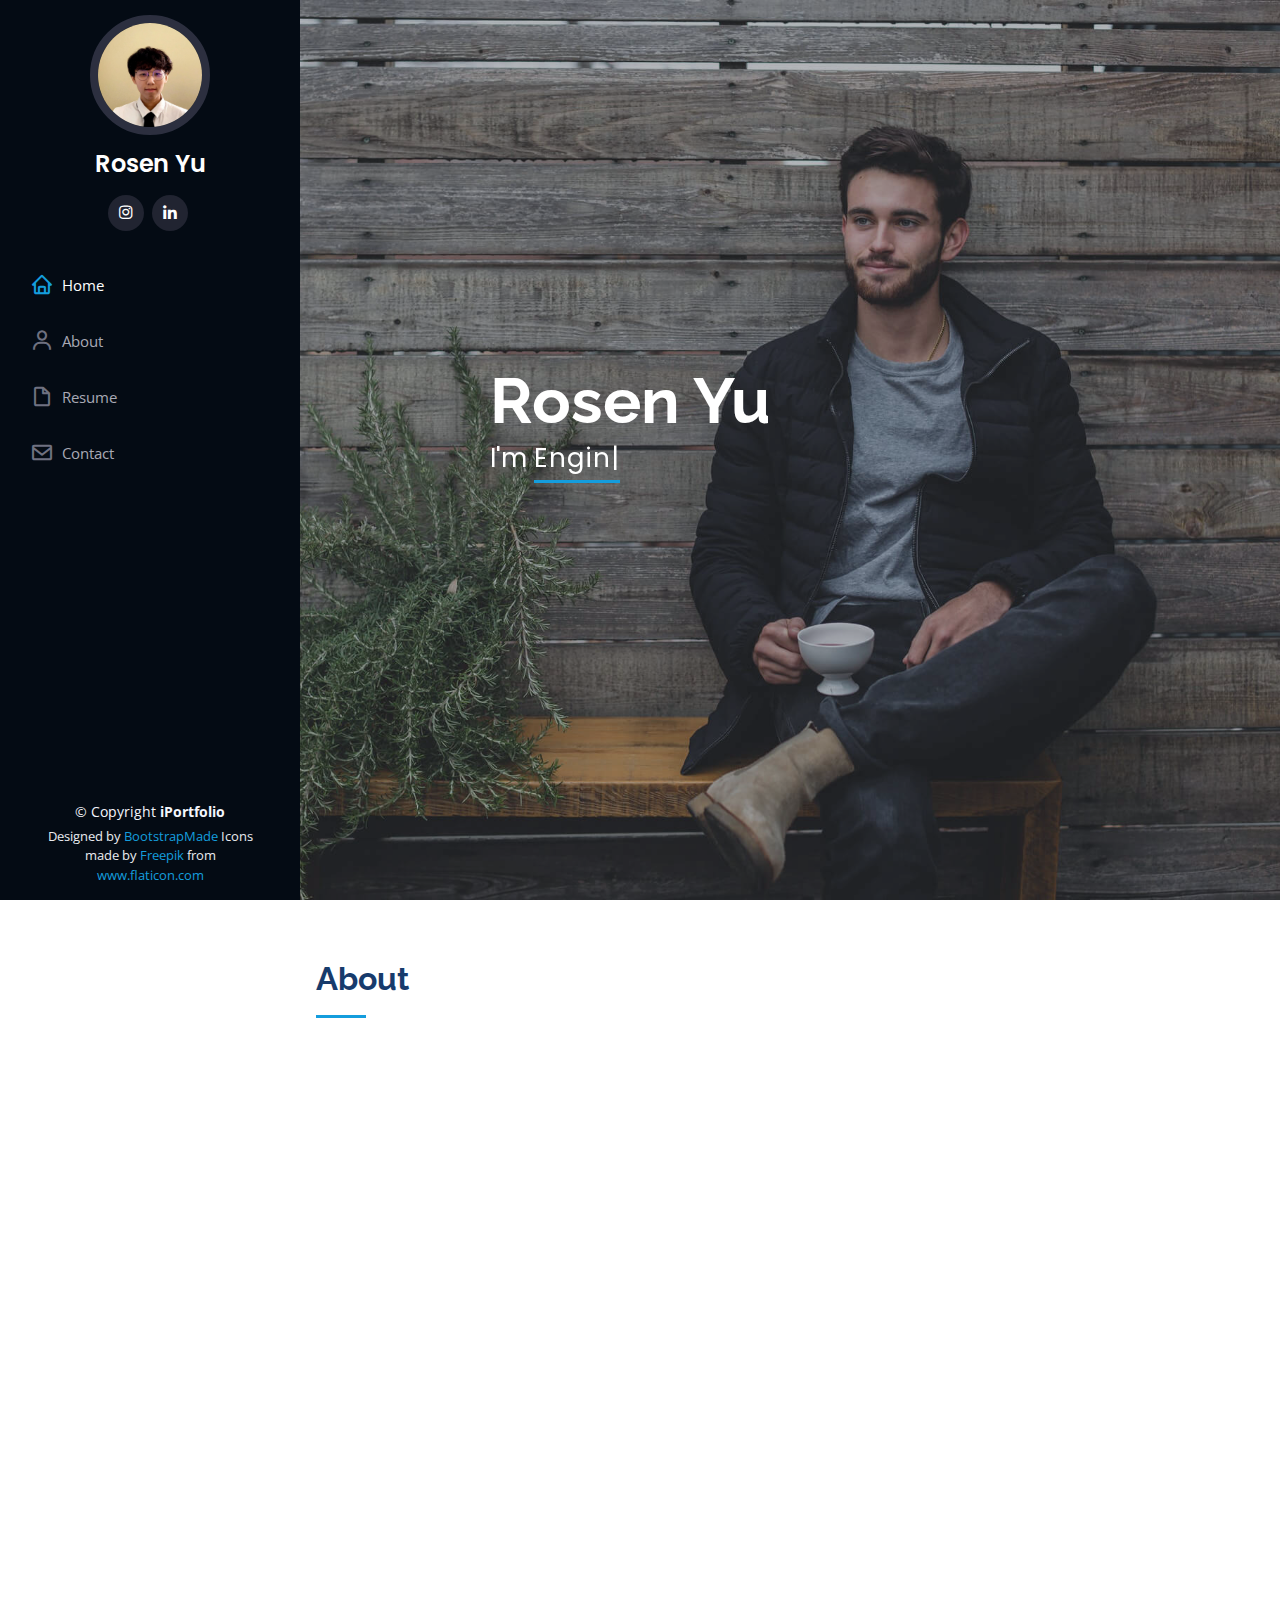
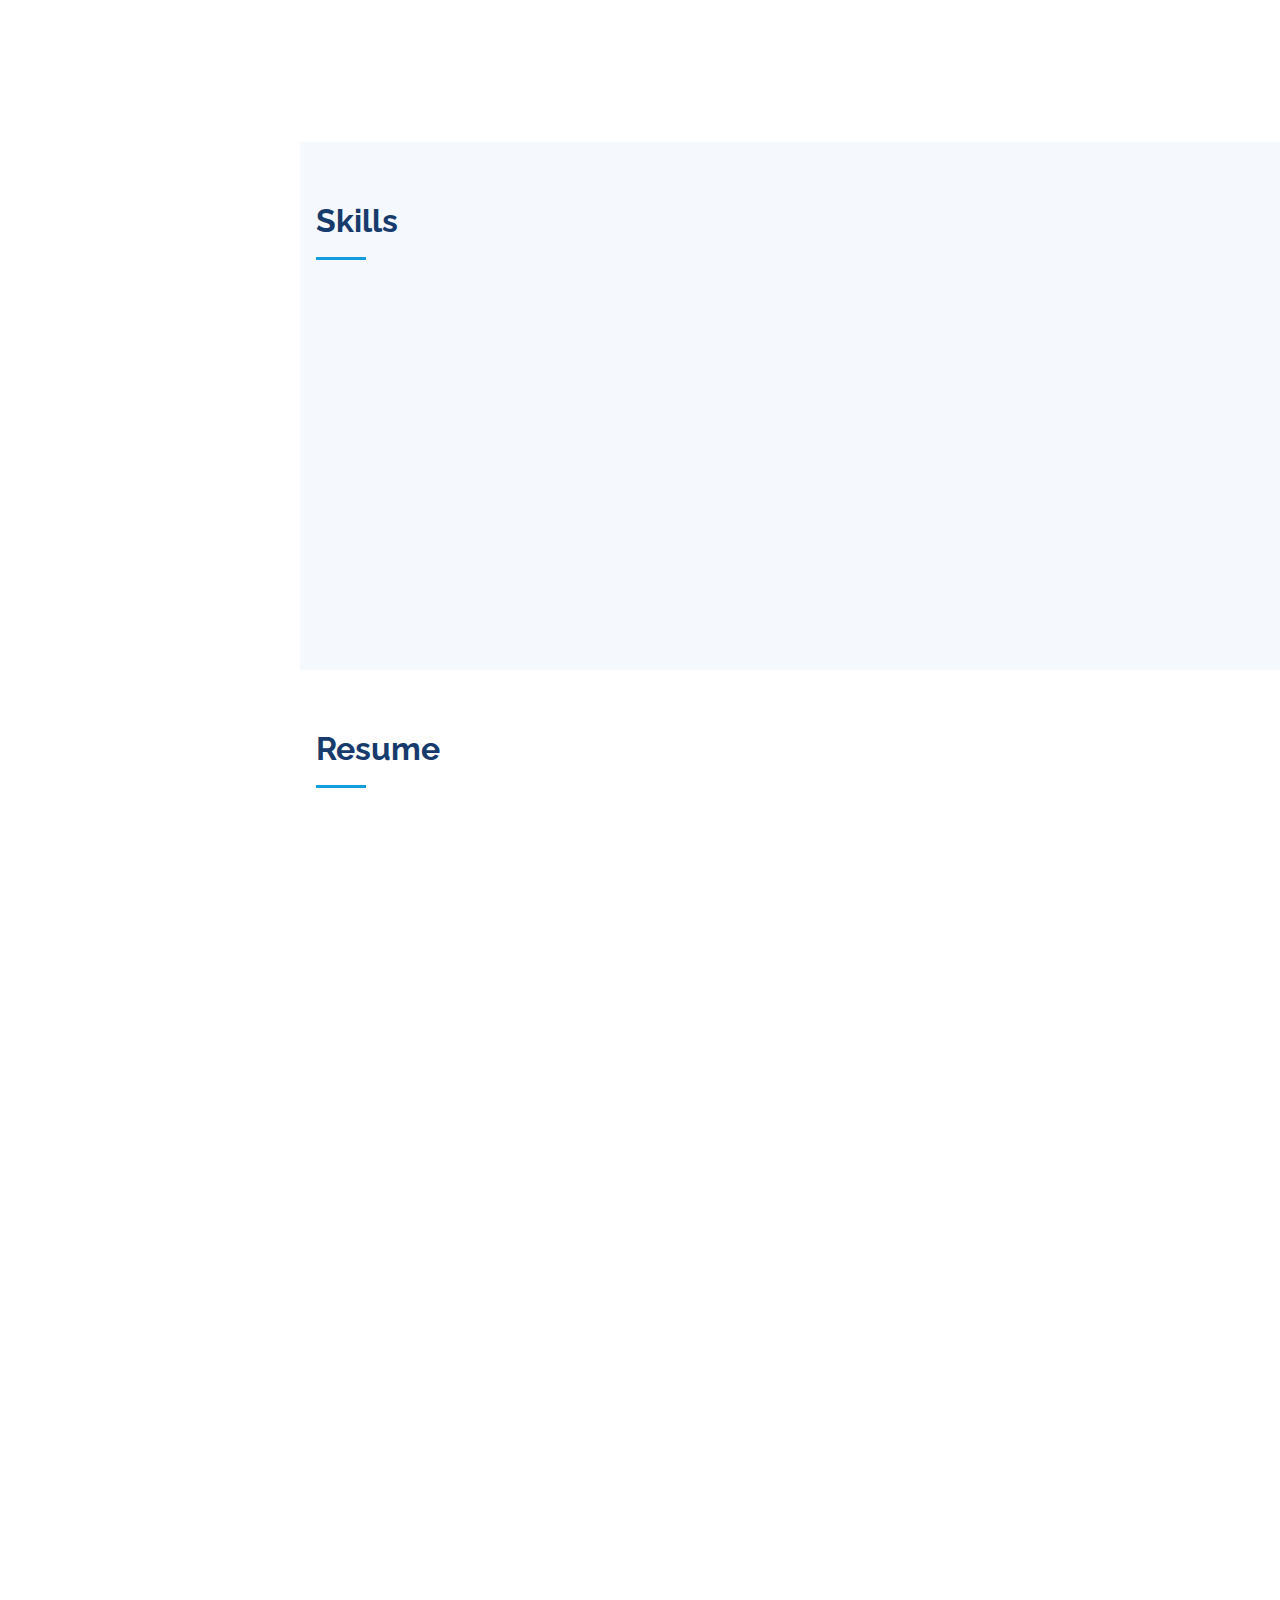
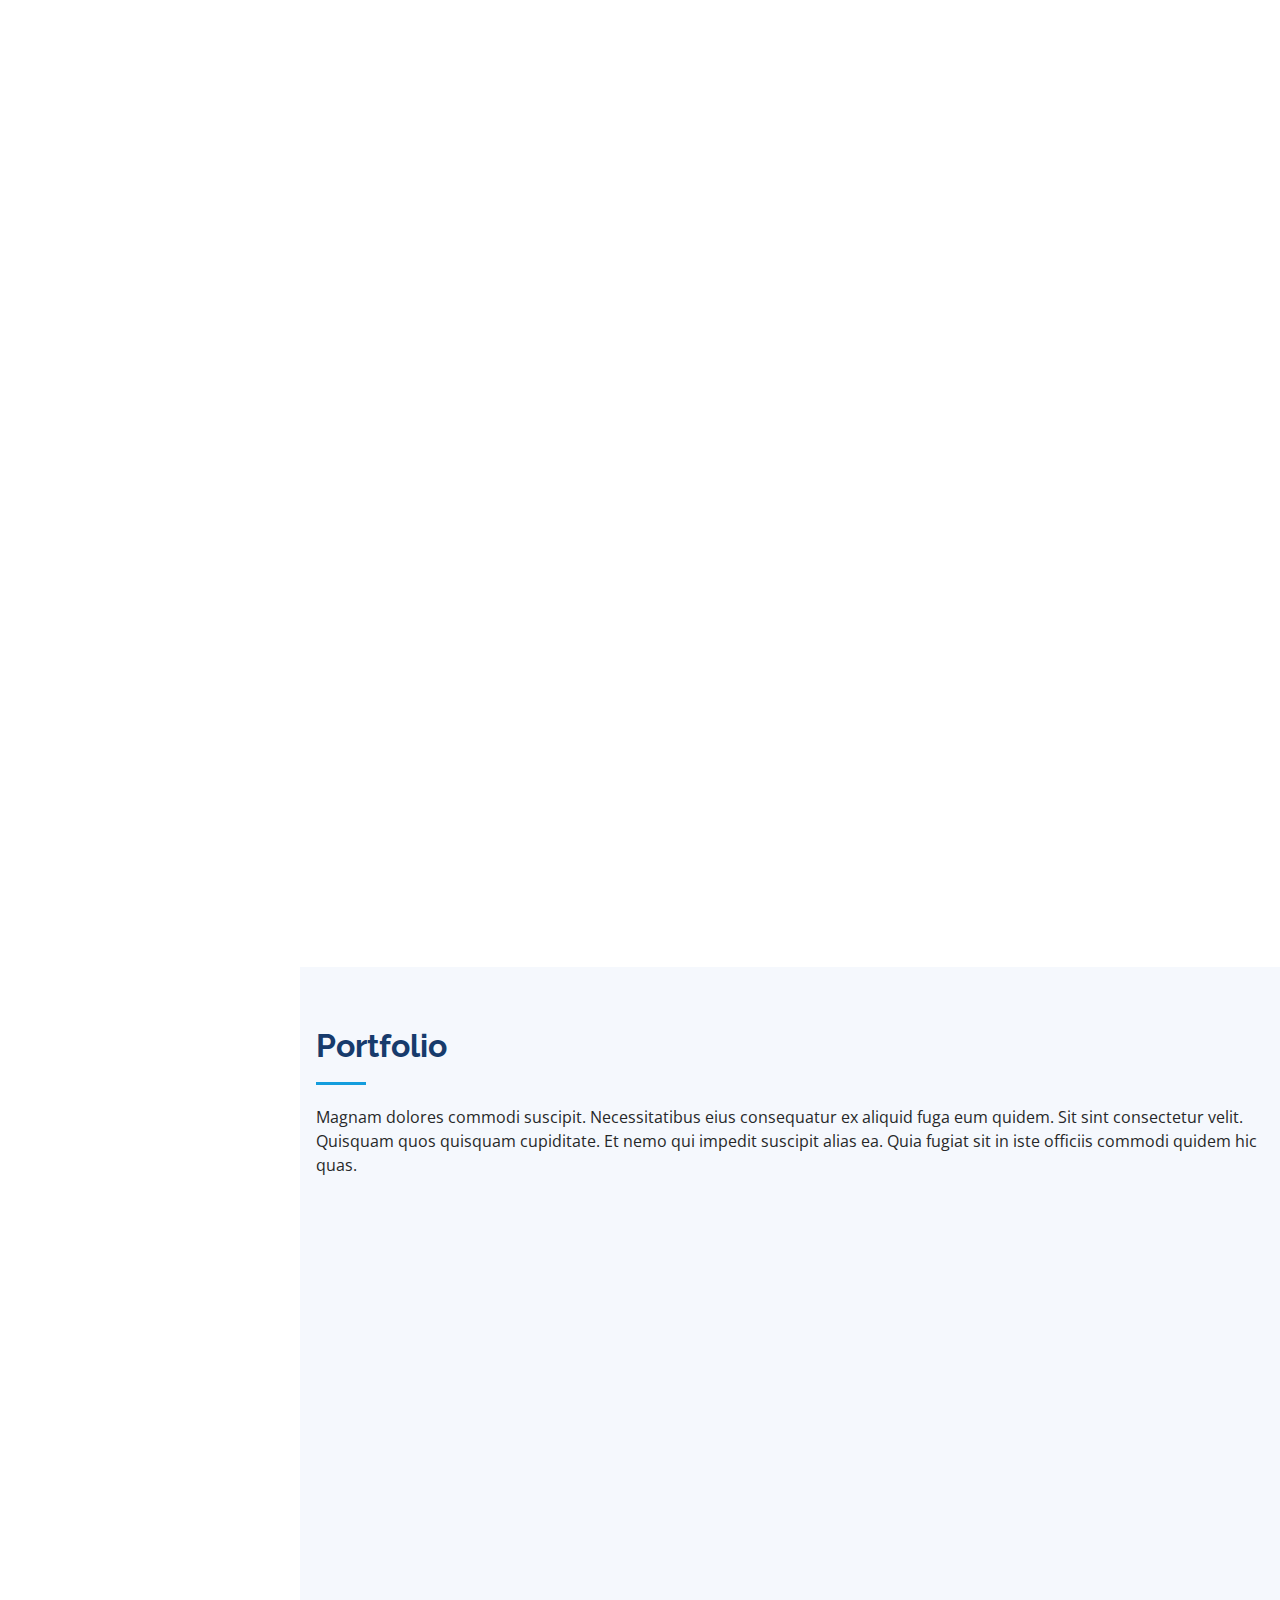
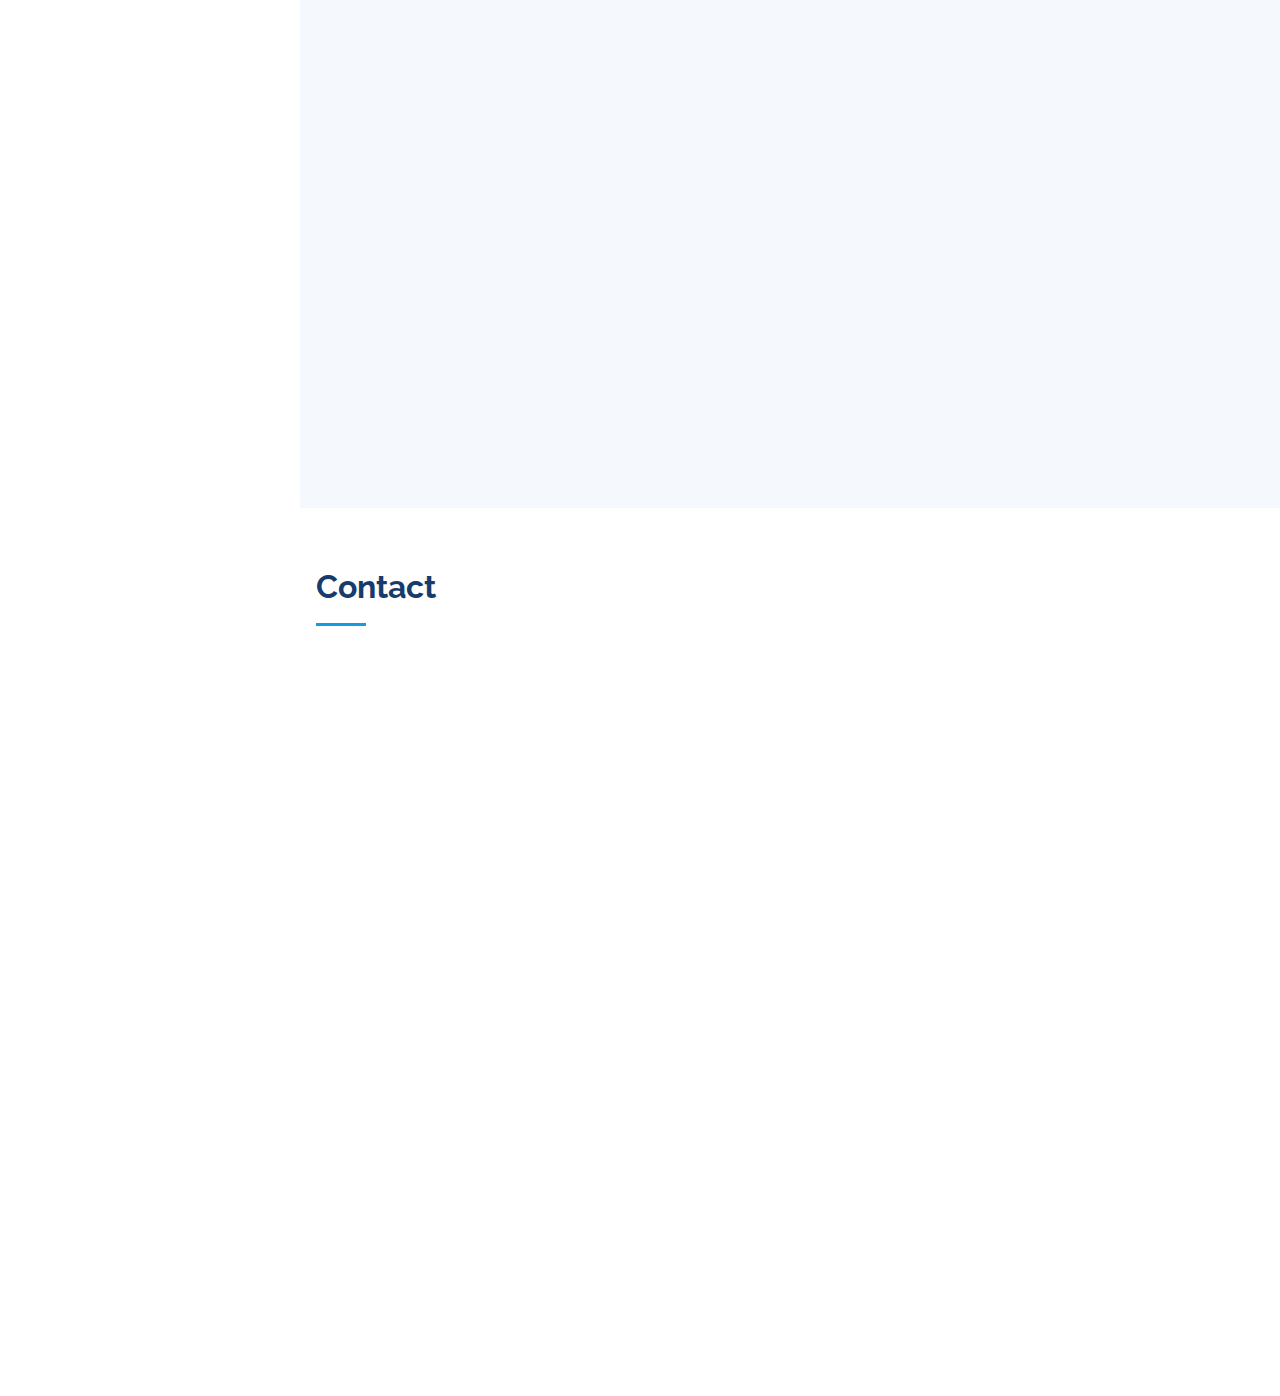
==== commit 4a42e378: "Update index.html" ====
--- a/index.html
+++ b/index.html
@@ -133,10 +133,10 @@
                 </ul>
               </div>
             </div>
-            <p>
+            <!--<p>
               Officiis eligendi itaque labore et dolorum mollitia officiis optio vero. Quisquam sunt adipisci omnis et ut. Nulla accusantium dolor incidunt officia tempore. Et eius omnis.
               Cupiditate ut dicta maxime officiis quidem quia. Sed et consectetur qui quia repellendus itaque neque. Aliquid amet quidem ut quaerat cupiditate. Ab et eum qui repellendus omnis culpa magni laudantium dolores.
-            </p>
+            </p> -->
           </div>
         </div>
 
@@ -321,6 +321,37 @@
               </ul>
               
             </div>
+            <h3 class="resume-title">Project</h3>
+            <div class="resume-item">
+              <h4>GTXR experimental rocket project</h4>
+              <h5>August 2019 - Present</h5>
+              <p><em>Georgia Institute of Technology, Atlanta, GA</em></p>
+              <ul>
+                <li>Using Matlab/Python code to simulate rocket’s trajectory to 35k apogee and its stability margin</li>
+                <li>Using CAD drawing to manufacture bulkhead, motor casing, and mechanical staging flanges</li>
+                <li>Designing rocket fin shapes and managing the manufacture of the 5 ft carbon fiber body tube</li>
+                <li>Learning the theory of rocket propulsion and writing simulation code for motor with MATLAB</li>
+                <li>Documenting meeting minutes for SAC project progress document and a final oral presentation</li>
+              </ul>
+              
+              <h4>Hackathon projects</h4>
+              <h5>IvyHacks 2020 (Remote)</h5>
+              <p><em>MedHelp: An Uber-like app for ambulance to save time for transporting patients</em></p>
+              <ul>
+                <li>Reduced 30% of the waiting time for transportation and added COVID special care notifications</li>
+                <li>Cooperated virtually with teammates in 3 different countries to finish an app for IOS/Android</li>
+                <li>Prototyped and designed an interactive user interface of the app with Dart (Android Studio)</li>
+                <li>Learned and utilized Flutter, Firebase, and Google Map API to build a functional app in 72 hours</li>
+              </ul>
+              
+              <h5>HackGT 2020 (Remote)</h5>
+              <p><em>Remote Partner: An app for you to find a study partner during remote learning</em></p>
+              <ul>
+                <li>The app can match users to up with students who are in the same class and form study groups</li>
+                <li>Utilized Flutter and Firebase to build a functional UI and gmail authentication system in 48 hours</li>
+              </ul>
+              
+            </div>
   <!--          <div class="resume-item">
               <h4>Bachelor of Fine Arts &amp; Graphic Design</h4>
               <h5>2010 - 2014</h5>
